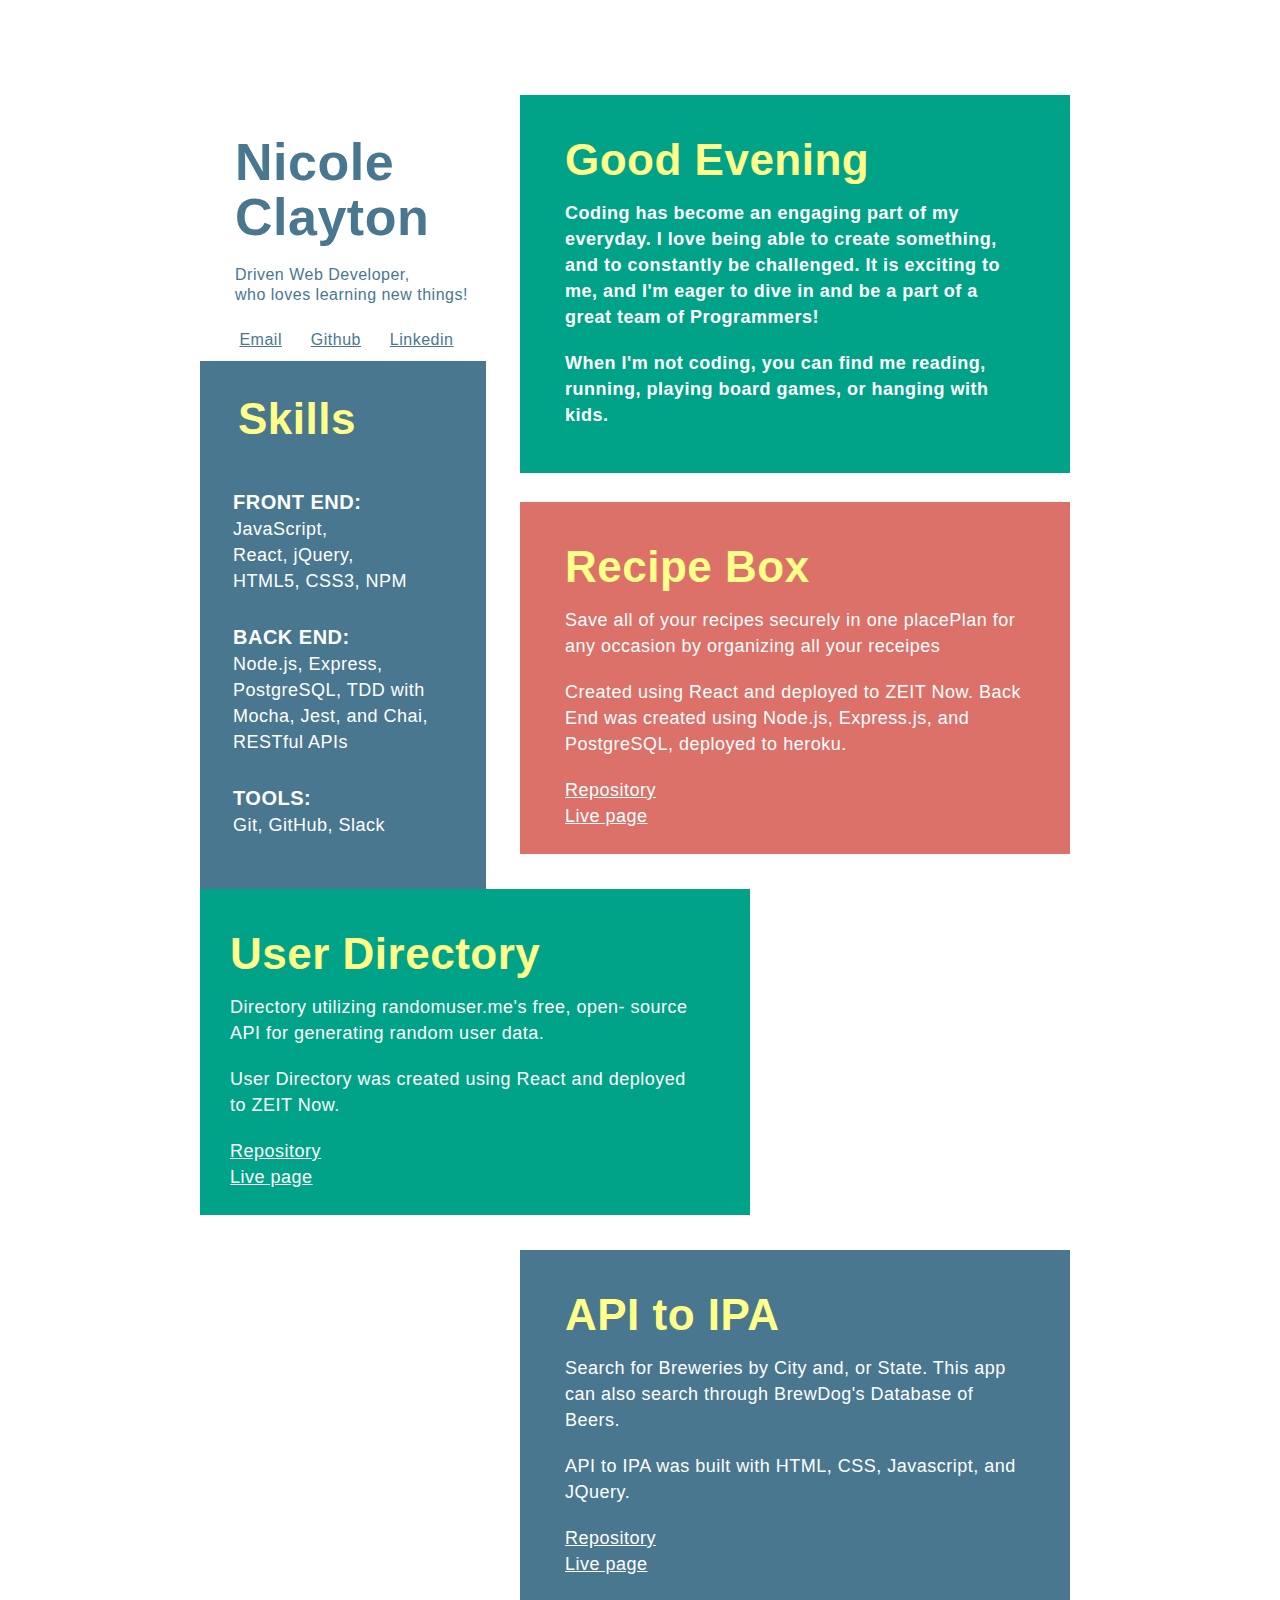
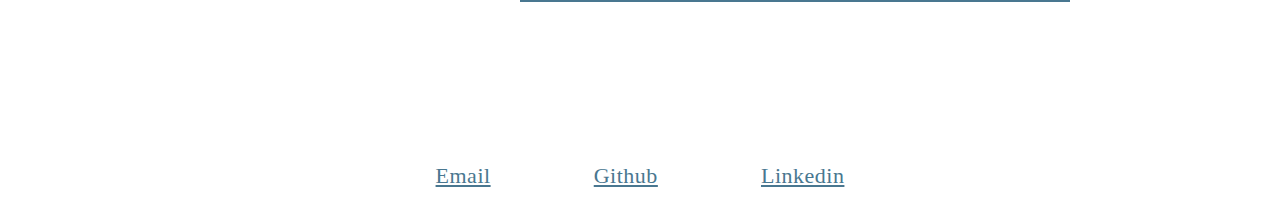
==== index.html @ 89f67081 "added a footer and underline to links" ====
<!DOCTYPE html>
<html lang="en">

<head>
    <meta charset="UTF-8">
    <meta name="viewport" content="width=device-width, initial-scale=1.0">
    <meta http-equiv="X-UA-Compatible" content="ie=edge">
    <link rel="stylesheet" href="index.css">
    <title>Nicole Clayton</title>
</head>

<body>
    <div id="mainContainer">
        <header>
            <h1 class="name">Nicole Clayton</h1>
            <div class="content1">
                <p class="content">Driven Web Developer, <br/>who loves learning new things! </p>
                <div class='contactContainer'>
                    <address>
                        <a  href="mailto:nrclayton@outlook.com">Email</a>
                    </address>
                    <address>
                        <a  href="https://github.com/nclayt0n"
                            target="_blank">Github</a>
                    </address>
                    <address>
                        <a  href="https://www.linkedin.com/in/nicole-clayton/" 
                            target="_blank">Linkedin
                        </a>
                    </address>
                </div>
            </div>

        </header>
        <main>
            <section id="bioContainer" class='box1'>
                <h2 class="greeting"></h2>
                <p class="content2">Coding has become an engaging part of my everyday. I love being able to create something, and to constantly be challenged. It is exciting to me, and I'm eager to dive in and be a part of a great team of Programmers!</p>
                <p class="content2">When I'm not coding, you can find me reading, running, playing board games, or hanging with kids. </p>

            </section>

            <section id='skillsContainer' class='box3'>
                <h4>Skills</h4>
                <p class="content2">
                    <span>Front End:</span>
                    <br/>JavaScript,
                    <br/>React, jQuery,
                    <br/> HTML5, CSS3, NPM
                </p>
                <p>
                    <span>Back End:</span>
                    <br/> Node.js, Express,
                    <br/> PostgreSQL, TDD with
                    <br/>Mocha, Jest, and Chai,
                    <br/> RESTful APIs
                </p>
                <p>
                    <span>Tools:</span>
                    <br/> Git, GitHub, Slack
                </p>
            </section>


            <section id="recipeContainer" class='box1'>
                <h3>Recipe Box</h3>
                <p class="content">Save all of your recipes securely in one placePlan for any occasion by organizing all your receipes</p>
                <p class="content">Created using React and deployed to ZEIT Now. Back End was created using Node.js, Express.js, and PostgreSQL, deployed to heroku. </p>
                <a href="https://github.com/nclayt0n/recipe-box" class="projectLinks" target="_blank">Repository</a>
                <br>
                <a href="https://nrclayton-recipe-box.now.sh/" class="projectLinks" target="_blank">Live page</a>
            </section>
            <section id="userDirectoryContainer" class='box2'>
                <h3>User Directory</h3>

                <p class="content">Directory utilizing randomuser.me's free, open- source API for generating random user data.</p>
                <p class="content">User Directory was created using React and deployed to ZEIT Now.</p>
                <a href="https://github.com/nclayt0n/user-directory" class="projectLinks" target="_blank">
                        Repository
                    </a>
                <br>
                <a href="https://nrclayton-user-directory.now.sh" class="projectLinks" target="_blank">Live page</a>
            </section>

            <section id="IPAContainer" class='box2'>
                <h3>API to IPA</h3>
                <p class="content">
                    Search for Breweries by City and, or State. This app can also search through BrewDog's Database of Beers.
                </p>
                <p class='content'>
                    API to IPA was built with HTML, CSS, Javascript, and JQuery.
                </p>
                <a href="https://github.com/nclayt0n/IPA" class="projectLinks" target="_blank">Repository</a>
                <br>
                <a href="https://nclayt0n.github.io/IPA/" class="projectLinks" target="_blank">Live page</a>
            </section>
        </main>
    </div>
    <footer>
        <div class='contactContainer'>
            <address>
            <a  href="mailto:nrclayton@outlook.com">Email</a>
        </address>
            <address>
            <a  href="https://github.com/nclayt0n"
                target="_blank">Github</a>
        </address>
            <address>
            <a  href="https://www.linkedin.com/in/nicole-clayton/" 
                target="_blank">Linkedin
            </a>
        </address></div>
    </footer>
    <script src="https://code.jquery.com/jquery-3.4.1.min.js"></script>
    <script src="main.js"></script>
</body>

</html>
---- index.css ----
/* http://meyerweb.com/eric/tools/css/reset/ 
   v2.0 | 20110126
   License: none (public domain)
*/

html,
body,
div,
span,
applet,
object,
iframe,
h1,
h2,
h3,
h4,
h5,
h6,
p,
blockquote,
pre,
a,
abbr,
acronym,
address,
big,
cite,
code,
del,
dfn,
em,
img,
ins,
kbd,
q,
s,
samp,
small,
strike,
strong,
sub,
sup,
tt,
var,
b,
u,
i,
center,
dl,
dt,
dd,
ol,
ul,
li,
fieldset,
form,
label,
legend,
table,
caption,
tbody,
tfoot,
thead,
tr,
th,
td,
article,
aside,
canvas,
details,
embed,
figure,
figcaption,
footer,
header,
hgroup,
menu,
nav,
output,
ruby,
section,
summary,
time,
mark,
audio,
video {
    margin: 0;
    padding: 0;
    border: 0;
    font-size: 100%;
    font: inherit;
    vertical-align: baseline;
}


/* HTML5 display-role reset for older browsers */

article,
aside,
details,
figcaption,
figure,
footer,
header,
hgroup,
menu,
nav,
section {
    display: block;
}

body {
    line-height: 1;
}

ol,
ul {
    list-style: none;
}

blockquote,
q {
    quotes: none;
}

blockquote:before,
blockquote:after,
q:before,
q:after {
    content: '';
    content: none;
}

table {
    border-collapse: collapse;
    border-spacing: 0;
}


/*portfolio code*/

:root {
    --white: #FFFFFF;
    --teal: #00A388;
    --blue: #497790;
    --pink: #DB7169;
    --yellow: #FFFF89;
}

* {
    font-family: Verdana, Tahoma, Geneva, sans-serif;
    color: var(--white);
    text-decoration: none;
    font-size: 18px;
    letter-spacing: .5px;
    line-height: 26px;
}

a {
    text-decoration: underline;
}

h1,
h2,
h3,
h4 {
    font-family: Tahoma, Verdana, Geneva, sans-serif;
    color: var(--yellow);
    font-weight: bolder;
    font-size: 28px;
    line-height: 34px;
    margin: 5px;
}

header p,
header a {
    color: var(--blue);
    font-family: Verdana, Tahoma, Geneva, sans-serif;
    margin: 10px;
    line-height: 20px;
}

h1 {
    color: var(--blue);
    font-family: Tahoma, Verdana, Geneva, sans-serif;
    font-size: 38px;
    line-height: 42px;
}

header {
    margin: 30px 60px 0;
    width: fit-content;
}

header .contactContainer {
    display: flex;
}

footer {
    position: relative;
    bottom: 30px;
    margin: auto;
    width: 40%;
}

footer .contactContainer {
    display: flex;
}

footer address {
    justify-content: space-around;
    margin: auto;
    width: fit-content;
}

footer a {
    font-size: 22px;
    color: var(--blue);
}

.box1,
.box2,
.box3 {
    margin: 15px 30px;
    padding: 25px;
}

.box1 *,
.box2 *,
.box3 * {
    padding: 15px;
}

main {
    height: 2200px;
}

#mainContainer {
    display: flex;
    flex-direction: column;
    height: 100%;
}

#bioContainer,
#userDirectoryContainer {
    background-color: var(--teal);
}

#bioContainer {
    font-weight: bold;
}

#skillsContainer span {
    font-weight: bold;
    padding: 0;
    text-transform: uppercase;
}

#skillsContainer,
#IPAContainer {
    background-color: var(--blue);
}

#recipeContainer {
    background-color: var(--pink);
}

@media screen and (min-width:400px) {
    .box1,
    .box2,
    .box3 {
        margin: 15px 60px;
        padding: 25px;
    }
}

@media screen and (min-width:700px) {
    main {
        height: 1850px;
    }
    #mainContainer {
        margin: 5px auto;
        width: 700px;
    }
    .box1,
    .box2,
    .box3 {
        margin: 15px 30px;
        padding: 25px;
        width: 80%;
    }
    header .contactContainer {
        display: flex;
        justify-content: space-around;
        margin-left: 10px;
    }
    header {
        display: flex;
        height: fit-content;
        width: 550px;
        align-items: flex-end;
    }
    header p {
        margin-left: 30px;
    }
    h1 {
        font-size: 38px;
        margin: 0;
        width: 200px;
    }
    .box1 p,
    .box1 h3,
    .box1 h2,
    .box1 a,
    .box2 p,
    .box2 h3,
    .box2 h2,
    .box2 a {
        padding: 0;
        margin: 20px;
    }
    h2,
    h3,
    h4 {
        font-size: 38px;
        line-height: 40px;
    }
    .box3 h4 {
        margin-bottom: 20px;
    }
    #skillsContainer {
        padding: 18px;
        position: relative;
        top: -445px;
        left: 0;
        width: 150px;
    }
    #skillsContainer p {
        width: fit-content;
    }
    #bioContainer {
        position: relative;
        top: 25px;
        left: 220px;
        width: 55%;
    }
    #recipeContainer {
        position: relative;
        left: 220px;
        top: -680px;
        width: 55%;
    }
    #userDirectoryContainer {
        position: relative;
        left: 0px;
        top: -655px;
        width: 55%;
    }
    #IPAContainer {
        position: relative;
        right: -220px;
        top: -630px;
        width: 55%;
    }
}

@media screen and (min-width:1024px) {
    main {
        height: 1550px;
    }
    h2,
    h3,
    h4 {
        font-size: 44px;
    }
    #mainContainer {
        margin: 5px auto;
        width: 1000px;
    }
    #skillsContainer {
        left: 30px;
        top: -287px;
        width: 25%;
        height: 508px;
    }
    #skillsContainer span {
        font-size: 20px;
    }
    #bioContainer {
        position: relative;
        left: 350px;
        top: -160px;
        width: 50%;
    }
    #recipeContainer {
        position: relative;
        left: 350px;
        width: 50%;
        top: -705px;
    }
    #userDirectoryContainer {
        position: relative;
        left: 30px;
        width: 50%;
        top: -685px;
    }
    #userDirectoryContainer * {
        margin-left: 5px;
    }
    #IPAContainer {
        position: relative;
        right: -350px;
        top: -665px;
        width: 50%;
    }
    header {
        margin: 0 0 0 60px;
        padding: 5px;
        position: relative;
        top: 115px;
        left: 20px;
        width: 25%;
        align-items: flex-start;
        flex-direction: column;
    }
    header p {
        margin: 10px 0px 10px 10px;
    }
    header .contactContainer {
        margin: 25px 0 0 0;
    }
    h1 {
        margin: 10px;
        justify-content: center;
        font-size: 52px;
        line-height: 55px;
    }
}
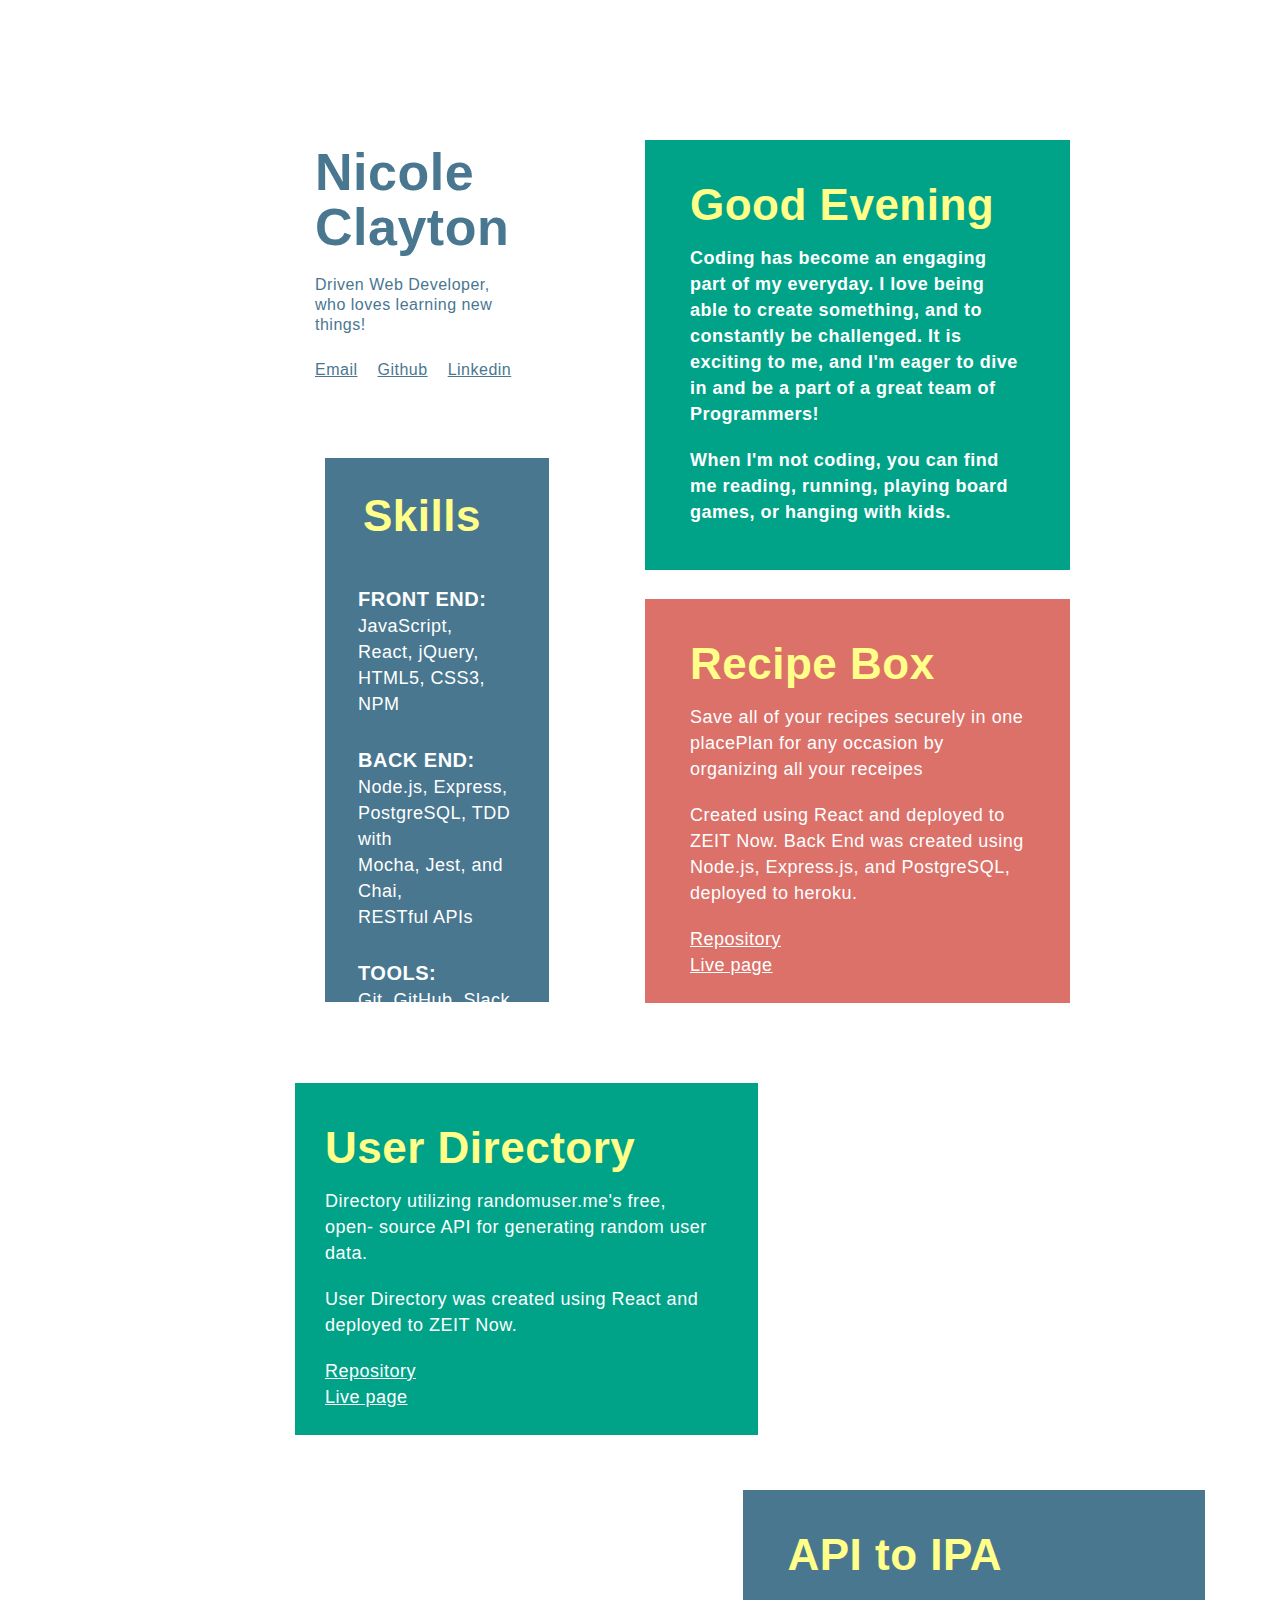
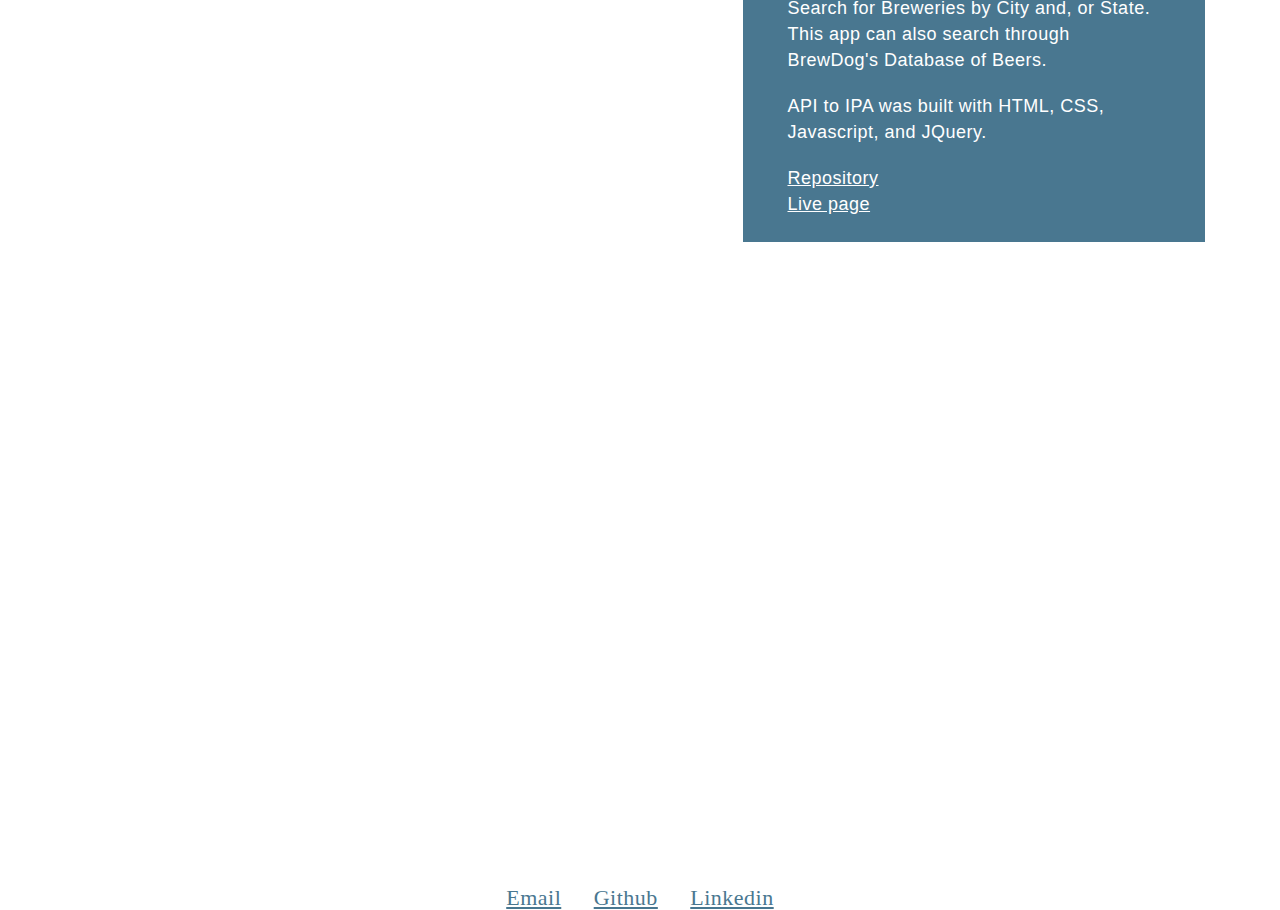
==== commit afa73bfa: "trying Tashas changes" ====
--- a/index.html
+++ b/index.html
@@ -11,7 +11,7 @@
 
 <body>
     <div id="mainContainer">
-        <header>
+        <header class='shortSection'>
             <h1 class="name">Nicole Clayton</h1>
             <div class="content1">
                 <p class="content">Driven Web Developer, <br/>who loves learning new things! </p>
@@ -40,7 +40,7 @@
 
             </section>
 
-            <section id='skillsContainer' class='box3'>
+            <section id='skillsContainer' class='box3 shortSection'>
                 <h4>Skills</h4>
                 <p class="content2">
                     <span>Front End:</span>
@@ -62,7 +62,7 @@
             </section>
 
 
-            <section id="recipeContainer" class='box1'>
+            <section id="recipeContainer" class='box1 section'>
                 <h3>Recipe Box</h3>
                 <p class="content">Save all of your recipes securely in one placePlan for any occasion by organizing all your receipes</p>
                 <p class="content">Created using React and deployed to ZEIT Now. Back End was created using Node.js, Express.js, and PostgreSQL, deployed to heroku. </p>
@@ -82,7 +82,7 @@
                 <a href="https://nrclayton-user-directory.now.sh" class="projectLinks" target="_blank">Live page</a>
             </section>
 
-            <section id="IPAContainer" class='box2'>
+            <section id="IPAContainer" class='box2 section'>
                 <h3>API to IPA</h3>
                 <p class="content">
                     Search for Breweries by City and, or State. This app can also search through BrewDog's Database of Beers.
@@ -96,7 +96,7 @@
             </section>
         </main>
     </div>
-    <footer>
+    <footer id='footer'>
         <div class='contactContainer'>
             <address>
             <a  href="mailto:nrclayton@outlook.com">Email</a>
--- a/index.css
+++ b/index.css
@@ -197,10 +197,8 @@
 }
 
 footer {
-    position: relative;
-    bottom: 30px;
     margin: auto;
-    width: 40%;
+    width: 80%;
 }
 
 footer .contactContainer {
@@ -208,7 +206,7 @@
 }
 
 footer address {
-    justify-content: space-around;
+    justify-content: space-between;
     margin: auto;
     width: fit-content;
 }
@@ -229,10 +227,6 @@
 .box2 *,
 .box3 * {
     padding: 15px;
-}
-
-main {
-    height: 2200px;
 }
 
 #mainContainer {
@@ -275,9 +269,6 @@
 }
 
 @media screen and (min-width:700px) {
-    main {
-        height: 1850px;
-    }
     #mainContainer {
         margin: 5px auto;
         width: 700px;
@@ -302,6 +293,10 @@
     }
     header p {
         margin-left: 30px;
+    }
+    footer {
+        margin: auto;
+        width: 60%;
     }
     h1 {
         font-size: 38px;
@@ -365,17 +360,26 @@
 }
 
 @media screen and (min-width:1024px) {
-    main {
-        height: 1550px;
-    }
     h2,
     h3,
     h4 {
         font-size: 44px;
     }
     #mainContainer {
-        margin: 5px auto;
-        width: 1000px;
+        margin: 0 auto;
+        width: 750px;
+    }
+    ​ .section {
+        display: inline-block;
+        float: left;
+        width: 400px;
+        margin: 15px;
+    }
+    ​ .shortSection {
+        display: inline-block;
+        float: left;
+        width: 190px;
+        margin: 15px;
     }
     #skillsContainer {
         left: 30px;
@@ -399,29 +403,29 @@
         top: -705px;
     }
     #userDirectoryContainer {
-        position: relative;
-        left: 30px;
-        width: 50%;
-        top: -685px;
+        float: left;
+        clear: both;
     }
     #userDirectoryContainer * {
         margin-left: 5px;
     }
     #IPAContainer {
-        position: relative;
-        right: -350px;
-        top: -665px;
-        width: 50%;
+        float: right;
+        clear: both;
     }
     header {
-        margin: 0 0 0 60px;
         padding: 5px;
         position: relative;
         top: 115px;
         left: 20px;
-        width: 25%;
         align-items: flex-start;
         flex-direction: column;
+        float: left;
+        width: 210px;
+        margin: 15px;
+    }
+    ​ .name {
+        width: 100px;
     }
     header p {
         margin: 10px 0px 10px 10px;
@@ -435,4 +439,17 @@
         font-size: 52px;
         line-height: 55px;
     }
+    ​ ​ address {
+        float: left;
+        margin-right: 10px;
+        width: 60px;
+    }
+    footer {
+        display: inline-block;
+        width: 100%;
+    }
+    footer .contactContainer {
+        margin: 0 auto;
+        width: 300px;
+    }
 }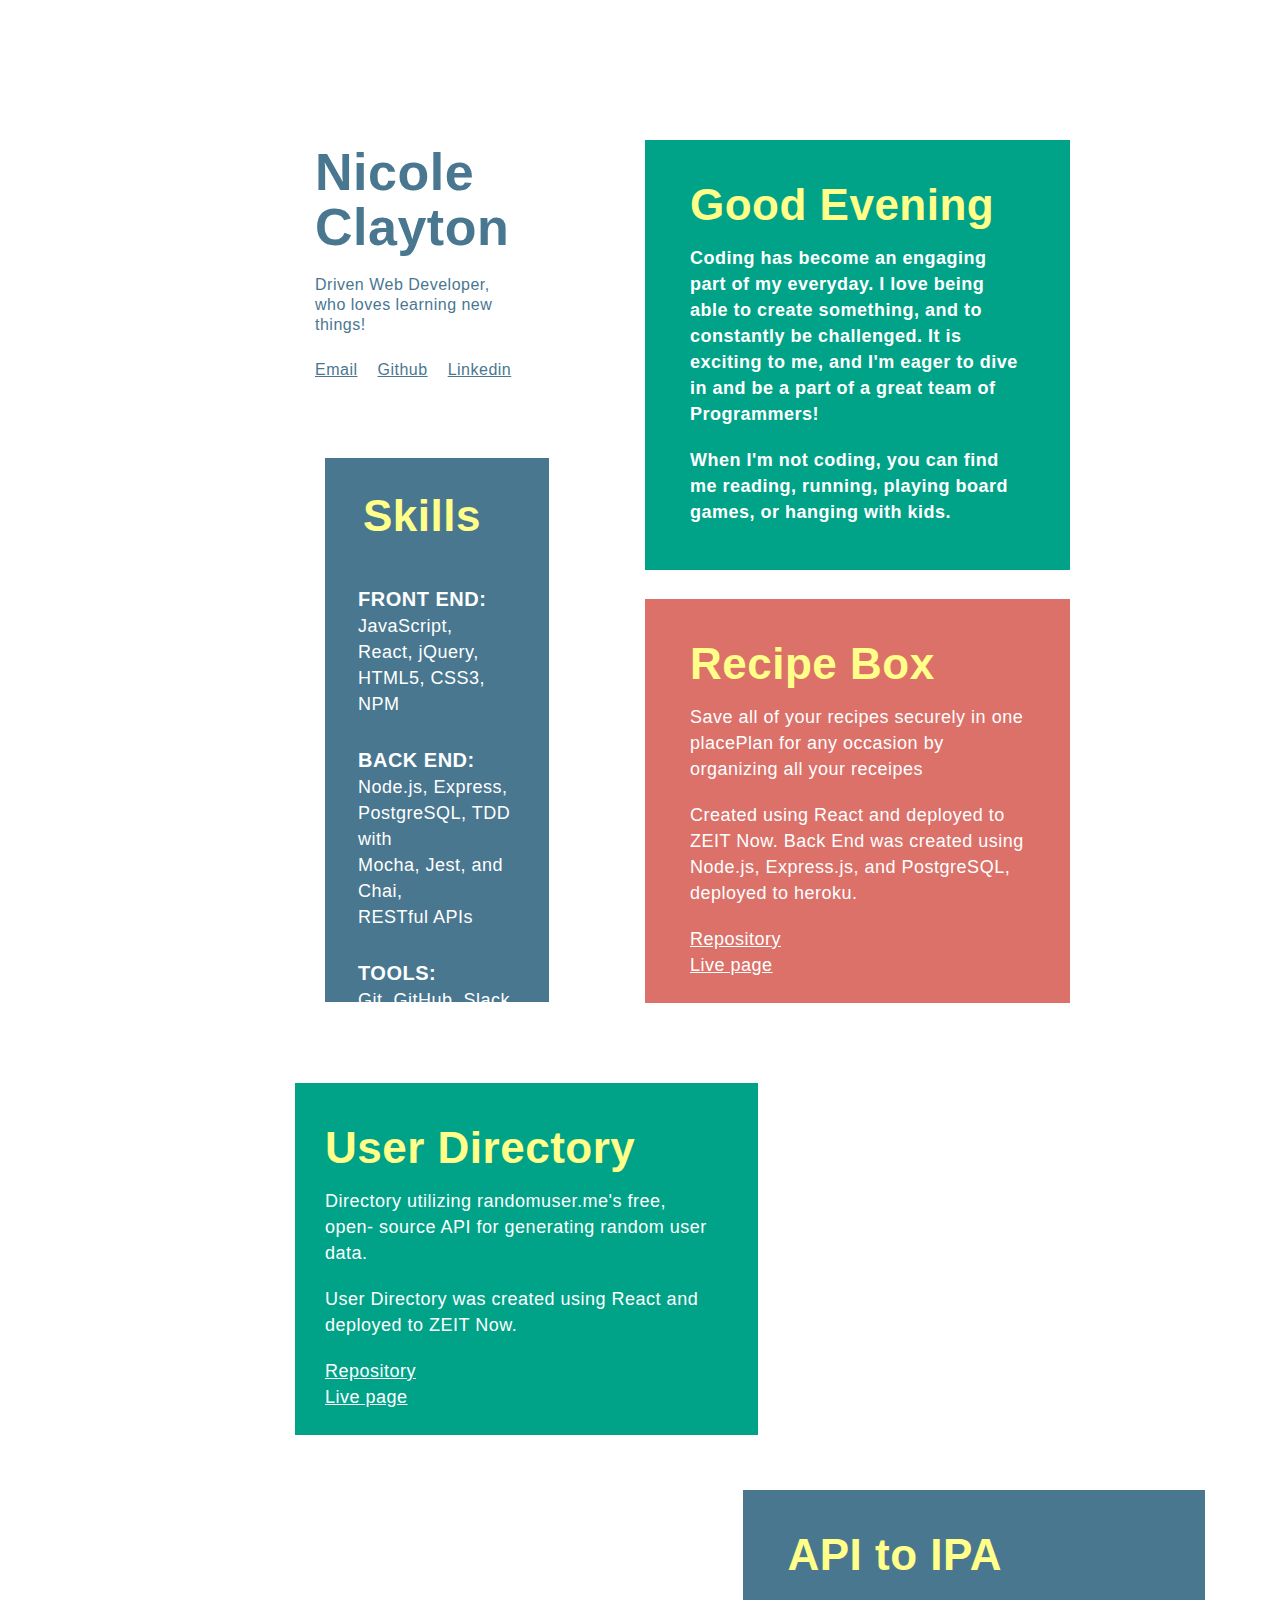
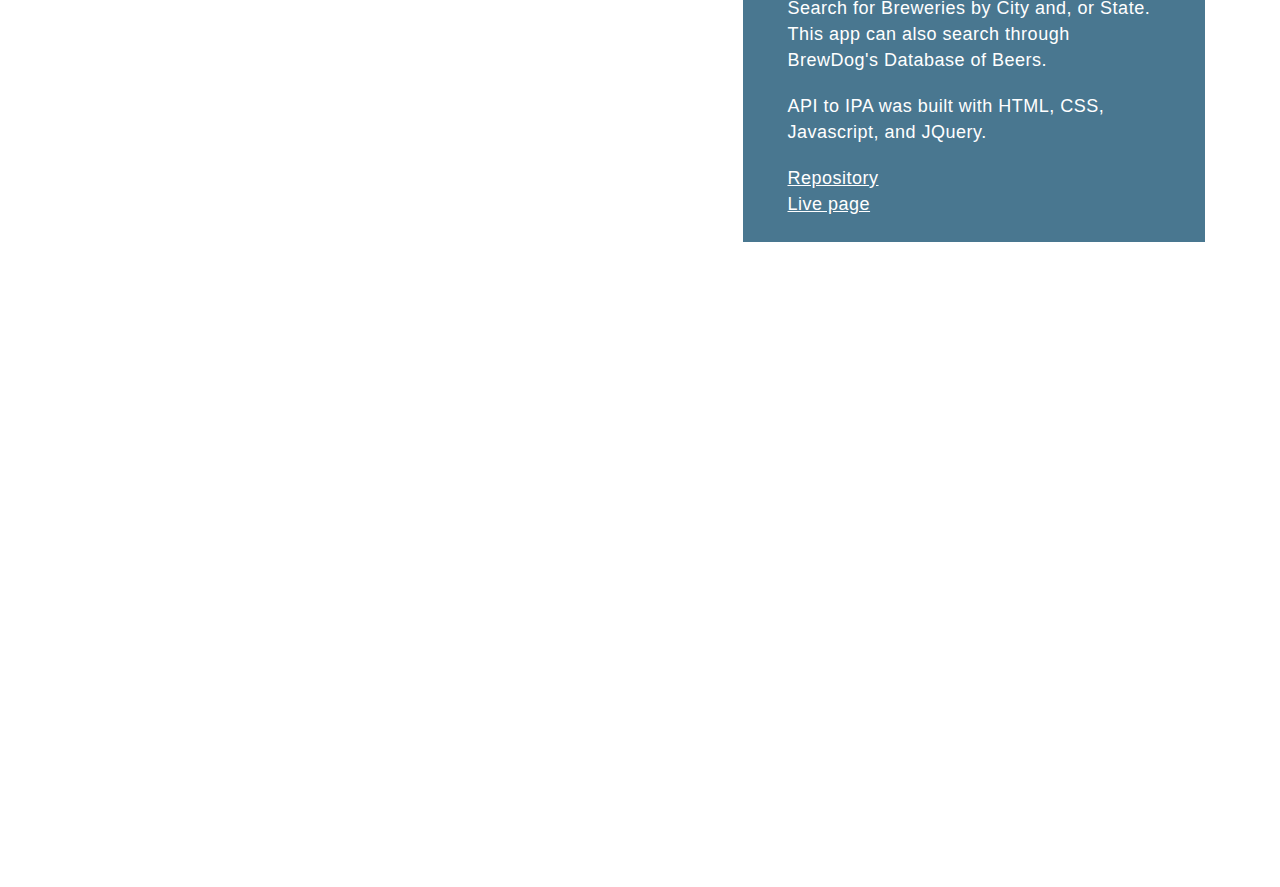
==== commit 8437f1f1: "commented out the footer for now" ====
--- a/index.html
+++ b/index.html
@@ -11,7 +11,7 @@
 
 <body>
     <div id="mainContainer">
-        <header class='shortSection'>
+        <header>
             <h1 class="name">Nicole Clayton</h1>
             <div class="content1">
                 <p class="content">Driven Web Developer, <br/>who loves learning new things! </p>
@@ -40,7 +40,7 @@
 
             </section>
 
-            <section id='skillsContainer' class='box3 shortSection'>
+            <section id='skillsContainer' class='box3'>
                 <h4>Skills</h4>
                 <p class="content2">
                     <span>Front End:</span>
@@ -62,7 +62,7 @@
             </section>
 
 
-            <section id="recipeContainer" class='box1 section'>
+            <section id="recipeContainer" class='box1'>
                 <h3>Recipe Box</h3>
                 <p class="content">Save all of your recipes securely in one placePlan for any occasion by organizing all your receipes</p>
                 <p class="content">Created using React and deployed to ZEIT Now. Back End was created using Node.js, Express.js, and PostgreSQL, deployed to heroku. </p>
@@ -82,7 +82,7 @@
                 <a href="https://nrclayton-user-directory.now.sh" class="projectLinks" target="_blank">Live page</a>
             </section>
 
-            <section id="IPAContainer" class='box2 section'>
+            <section id="IPAContainer" class='box2'>
                 <h3>API to IPA</h3>
                 <p class="content">
                     Search for Breweries by City and, or State. This app can also search through BrewDog's Database of Beers.
@@ -96,7 +96,7 @@
             </section>
         </main>
     </div>
-    <footer id='footer'>
+    <!-- <footer>
         <div class='contactContainer'>
             <address>
             <a  href="mailto:nrclayton@outlook.com">Email</a>
@@ -110,7 +110,7 @@
                 target="_blank">Linkedin
             </a>
         </address></div>
-    </footer>
+    </footer> -->
     <script src="https://code.jquery.com/jquery-3.4.1.min.js"></script>
     <script src="main.js"></script>
 </body>
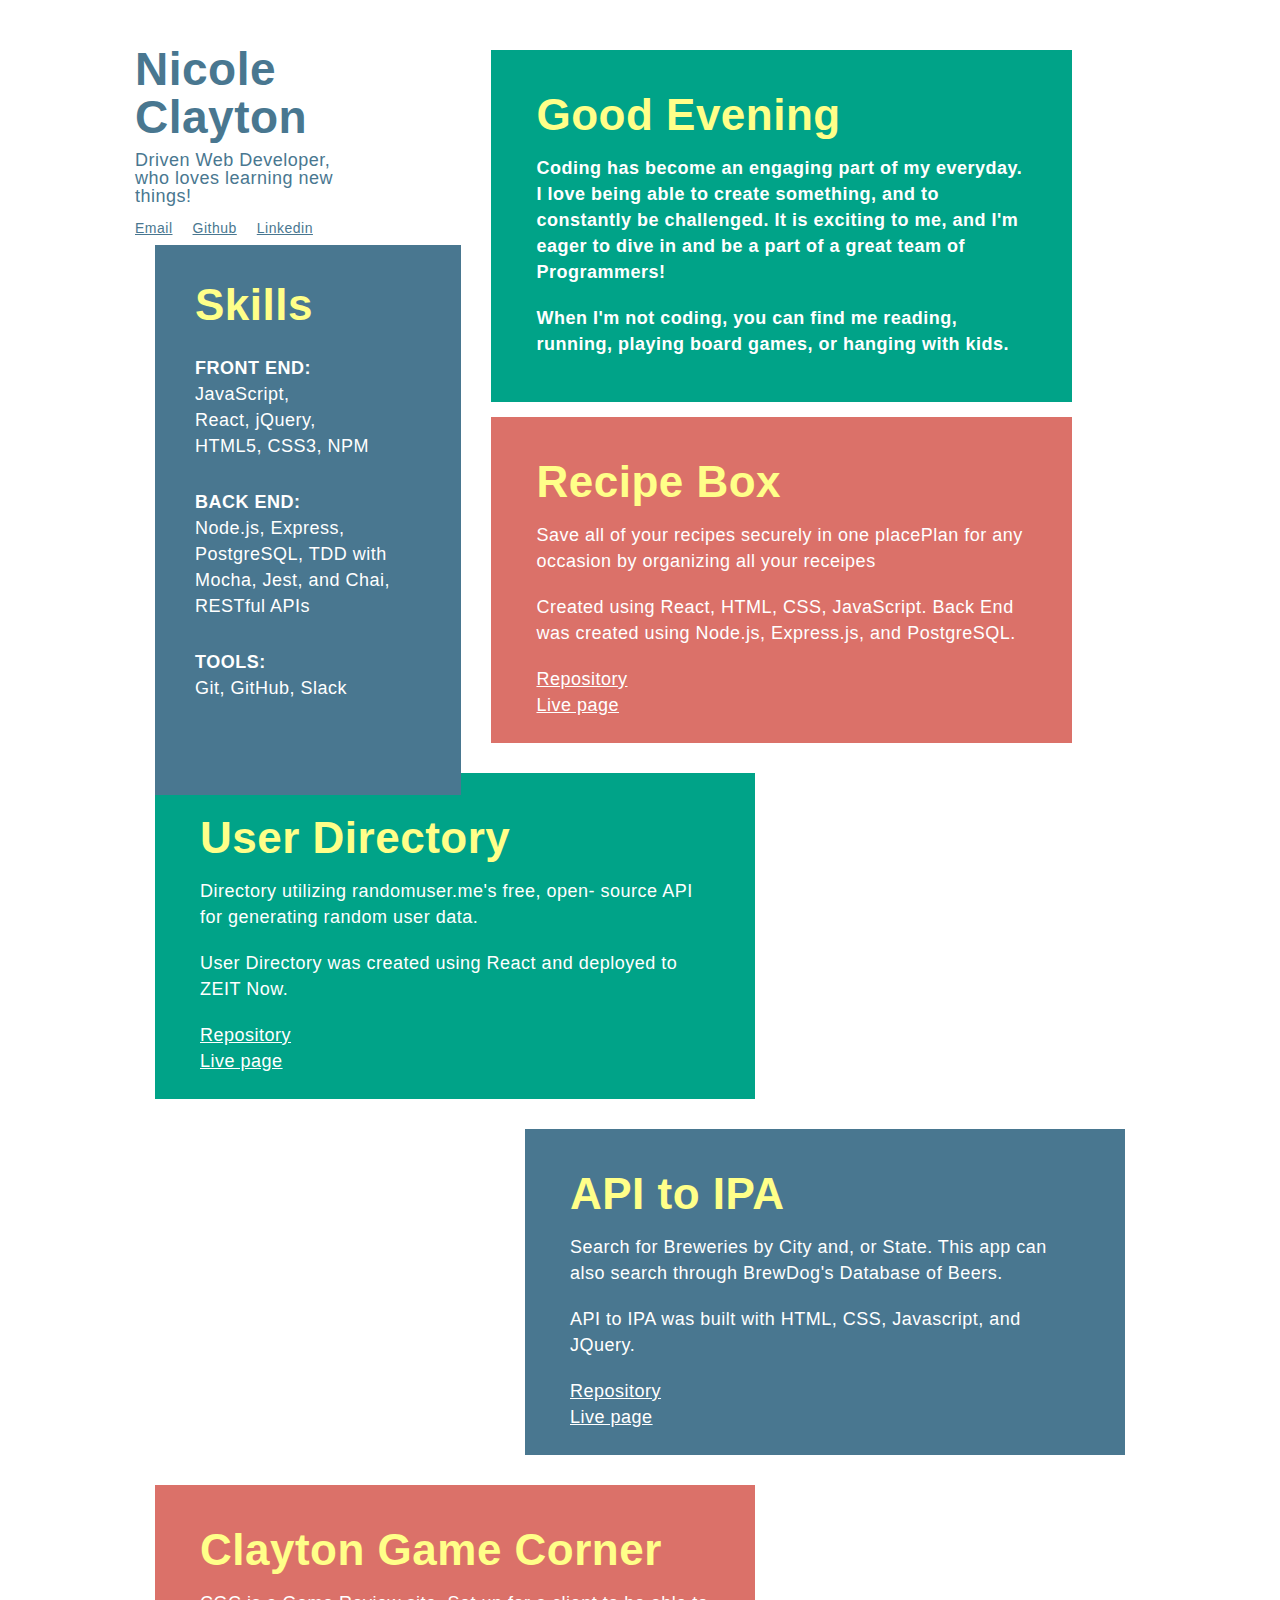
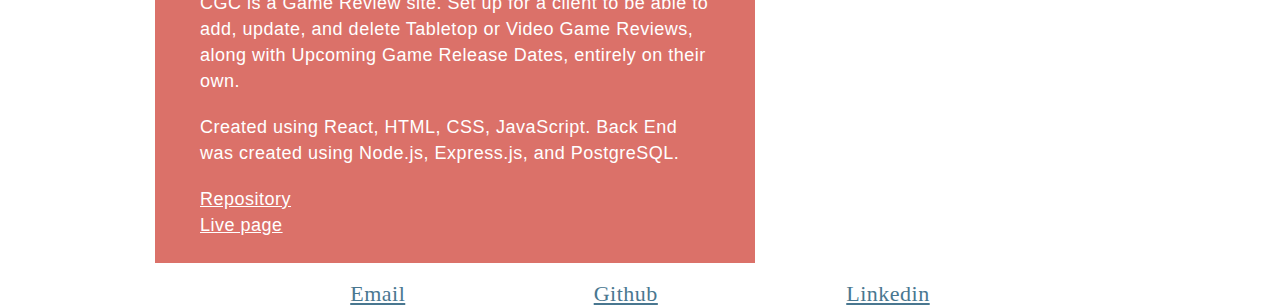
==== commit 2d4604b1: "reorganized html, added div containers for styling purposes" ====
--- a/index.html
+++ b/index.html
@@ -10,39 +10,39 @@
 </head>
 
 <body>
-    <div id="mainContainer">
-        <header>
-            <h1 class="name">Nicole Clayton</h1>
-            <div class="content1">
-                <p class="content">Driven Web Developer, <br/>who loves learning new things! </p>
-                <div class='contactContainer'>
-                    <address>
-                        <a  href="mailto:nrclayton@outlook.com">Email</a>
-                    </address>
-                    <address>
-                        <a  href="https://github.com/nclayt0n"
+
+    <main>
+        <div id='column-one'>
+            <section class='header'>
+                <h1 class="name">Nicole Clayton</h1>
+                <div>
+                    <p>Driven Web Developer, <br/>who loves learning new things! </p>
+                    <div class='contact-container'>
+                        <address>
+                            <a  href="mailto:nrclayton@outlook.com">Email</a>
+                        </address>
+                        <address>
+                            <a  href="https://github.com/nclayt0n"
                             target="_blank">Github</a>
-                    </address>
-                    <address>
-                        <a  href="https://www.linkedin.com/in/nicole-clayton/" 
+                        </address>
+                        <address>
+                            <a  href="https://www.linkedin.com/in/nicole-clayton/" 
                             target="_blank">Linkedin
-                        </a>
-                    </address>
+                            </a>
+                        </address>
+                    </div>
                 </div>
-            </div>
-
-        </header>
-        <main>
-            <section id="bioContainer" class='box1'>
+            </section>
+        </div>
+        <div id='column-two'>
+            <section id="bioContainer-mobile" class='box-one'>
                 <h2 class="greeting"></h2>
-                <p class="content2">Coding has become an engaging part of my everyday. I love being able to create something, and to constantly be challenged. It is exciting to me, and I'm eager to dive in and be a part of a great team of Programmers!</p>
-                <p class="content2">When I'm not coding, you can find me reading, running, playing board games, or hanging with kids. </p>
-
+                <p>Coding has become an engaging part of my everyday. I love being able to create something, and to constantly be challenged. It is exciting to me, and I'm eager to dive in and be a part of a great team of Programmers!</p>
+                <p>When I'm not coding, you can find me reading, running, playing board games, or hanging with kids. </p>
             </section>
-
             <section id='skillsContainer' class='box3'>
                 <h4>Skills</h4>
-                <p class="content2">
+                <p>
                     <span>Front End:</span>
                     <br/>JavaScript,
                     <br/>React, jQuery,
@@ -60,44 +60,70 @@
                     <br/> Git, GitHub, Slack
                 </p>
             </section>
+            <div>
+                <section id="bioContainer" class='box-one'>
+                    <h2 class="greeting"></h2>
+                    <p>Coding has become an engaging part of my everyday. I love being able to create something, and to constantly be challenged. It is exciting to me, and I'm eager to dive in and be a part of a great team of Programmers!</p>
+                    <p>When I'm not coding, you can find me reading, running, playing board games, or hanging with kids. </p>
+                </section>
+                <section id="recipeContainer" class='box-one'>
+                    <h3>Recipe Box</h3>
+                    <p>Save all of your recipes securely in one placePlan for any occasion by organizing all your receipes</p>
+                    <p>Created using React, HTML, CSS, JavaScript. Back End was created using Node.js, Express.js, and PostgreSQL. </p>
+                    <a href="https://github.com/nclayt0n/recipe-box" class="projectLinks" target="_blank">Repository</a>
+                    <br>
+                    <a href="https://nrclayton-recipe-box.now.sh/" class="projectLinks" target="_blank">Live page</a>
+                </section>
+            </div>
+        </div>
 
+        <div id='column-three'>
+            <div class='project-container'>
+                <section id="userDirectoryContainer" class='box-two'>
+                    <h3>User Directory</h3>
 
-            <section id="recipeContainer" class='box1'>
-                <h3>Recipe Box</h3>
-                <p class="content">Save all of your recipes securely in one placePlan for any occasion by organizing all your receipes</p>
-                <p class="content">Created using React and deployed to ZEIT Now. Back End was created using Node.js, Express.js, and PostgreSQL, deployed to heroku. </p>
-                <a href="https://github.com/nclayt0n/recipe-box" class="projectLinks" target="_blank">Repository</a>
-                <br>
-                <a href="https://nrclayton-recipe-box.now.sh/" class="projectLinks" target="_blank">Live page</a>
-            </section>
-            <section id="userDirectoryContainer" class='box2'>
-                <h3>User Directory</h3>
-
-                <p class="content">Directory utilizing randomuser.me's free, open- source API for generating random user data.</p>
-                <p class="content">User Directory was created using React and deployed to ZEIT Now.</p>
-                <a href="https://github.com/nclayt0n/user-directory" class="projectLinks" target="_blank">
+                    <p class="content">Directory utilizing randomuser.me's free, open- source API for generating random user data.</p>
+                    <p class="content">User Directory was created using React and deployed to ZEIT Now.</p>
+                    <a href="https://github.com/nclayt0n/user-directory" class="projectLinks" target="_blank">
                         Repository
                     </a>
-                <br>
-                <a href="https://nrclayton-user-directory.now.sh" class="projectLinks" target="_blank">Live page</a>
-            </section>
+                    <br>
+                    <a href="https://nrclayton-user-directory.now.sh" class="projectLinks" target="_blank">Live page</a>
+                </section>
+            </div>
+            <div class='project-container' id='reverse'>
+                <section id="IPAContainer" class='box-two'>
+                    <h3>API to IPA</h3>
+                    <p class="content">
+                        Search for Breweries by City and, or State. This app can also search through BrewDog's Database of Beers.
+                    </p>
+                    <p class='content'>
+                        API to IPA was built with HTML, CSS, Javascript, and JQuery.
+                    </p>
+                    <a href="https://github.com/nclayt0n/IPA" class="projectLinks" target="_blank">Repository</a>
+                    <br>
+                    <a href="https://nclayt0n.github.io/IPA/" class="projectLinks" target="_blank">Live page</a>
+                </section>
+            </div>
+            <div class='project-container'>
+                <section id="CGCContainer" class='box-two'>
+                    <h3>Clayton Game Corner</h3>
+                    <p class="content">
+                        CGC is a Game Review site. Set up for a client to be able to add, update, and delete Tabletop or Video Game Reviews, along with Upcoming Game Release Dates, entirely on their own.
+                    </p>
+                    <p class='content'>
+                        Created using React, HTML, CSS, JavaScript. Back End was created using Node.js, Express.js, and PostgreSQL.
+                    </p>
+                    <a href="https://github.com/nclayt0n/clayton-game-corner" class="projectLinks" target="_blank">Repository</a>
+                    <br>
+                    <a href="https://clayton-game-corner.nrclayton.now.sh/" class="projectLinks" target="_blank">Live page</a>
+                </section>
+            </div>
+        </div>
+    </main>
 
-            <section id="IPAContainer" class='box2'>
-                <h3>API to IPA</h3>
-                <p class="content">
-                    Search for Breweries by City and, or State. This app can also search through BrewDog's Database of Beers.
-                </p>
-                <p class='content'>
-                    API to IPA was built with HTML, CSS, Javascript, and JQuery.
-                </p>
-                <a href="https://github.com/nclayt0n/IPA" class="projectLinks" target="_blank">Repository</a>
-                <br>
-                <a href="https://nclayt0n.github.io/IPA/" class="projectLinks" target="_blank">Live page</a>
-            </section>
-        </main>
-    </div>
-    <!-- <footer>
-        <div class='contactContainer'>
+    <footer>
+        <div class='contact-container'>
             <address>
             <a  href="mailto:nrclayton@outlook.com">Email</a>
         </address>
@@ -110,7 +136,7 @@
                 target="_blank">Linkedin
             </a>
         </address></div>
-    </footer> -->
+    </footer>
     <script src="https://code.jquery.com/jquery-3.4.1.min.js"></script>
     <script src="main.js"></script>
 </body>
--- a/index.css
+++ b/index.css
@@ -172,8 +172,8 @@
     margin: 5px;
 }
 
-header p,
-header a {
+.header p,
+.header a {
     color: var(--blue);
     font-family: Verdana, Tahoma, Geneva, sans-serif;
     margin: 10px;
@@ -187,12 +187,12 @@
     line-height: 42px;
 }
 
-header {
+.header {
     margin: 30px 60px 0;
     width: fit-content;
 }
 
-header .contactContainer {
+.header .contact-container {
     display: flex;
 }
 
@@ -201,7 +201,7 @@
     width: 80%;
 }
 
-footer .contactContainer {
+footer .contact-container {
     display: flex;
 }
 
@@ -216,32 +216,39 @@
     color: var(--blue);
 }
 
-.box1,
-.box2,
+.box-one,
+.box-two,
 .box3 {
     margin: 15px 30px;
     padding: 25px;
 }
 
-.box1 *,
-.box2 *,
+.box-one *,
+.box-two *,
 .box3 * {
     padding: 15px;
 }
 
-#mainContainer {
+main {
     display: flex;
     flex-direction: column;
     height: 100%;
 }
 
+#bioContainer {
+    display: none;
+}
+
 #bioContainer,
+#bioContainer-mobile,
 #userDirectoryContainer {
     background-color: var(--teal);
 }
 
-#bioContainer {
+#bioContainer,
+#bioContainer-mobile {
     font-weight: bold;
+    order: 1;
 }
 
 #skillsContainer span {
@@ -255,13 +262,14 @@
     background-color: var(--blue);
 }
 
+#CGCContainer,
 #recipeContainer {
     background-color: var(--pink);
 }
 
 @media screen and (min-width:400px) {
-    .box1,
-    .box2,
+    .box-one,
+    .box-two,
     .box3 {
         margin: 15px 60px;
         padding: 25px;
@@ -269,29 +277,39 @@
 }
 
 @media screen and (min-width:700px) {
-    #mainContainer {
+    main {
         margin: 5px auto;
         width: 700px;
     }
-    .box1,
-    .box2,
+    #bioContainer-mobile {
+        display: none;
+    }
+    #bioContainer {
+        display: block;
+    }
+    #column-two {
+        display: flex;
+        width: 100%;
+    }
+    .box-one,
+    .box-two,
     .box3 {
-        margin: 15px 30px;
+        margin: 15px;
         padding: 25px;
         width: 80%;
     }
-    header .contactContainer {
+    .header .contact-container {
         display: flex;
         justify-content: space-around;
         margin-left: 10px;
     }
-    header {
+    .header {
         display: flex;
         height: fit-content;
         width: 550px;
         align-items: flex-end;
     }
-    header p {
+    .header p {
         margin-left: 30px;
     }
     footer {
@@ -303,14 +321,14 @@
         margin: 0;
         width: 200px;
     }
-    .box1 p,
-    .box1 h3,
-    .box1 h2,
-    .box1 a,
-    .box2 p,
-    .box2 h3,
-    .box2 h2,
-    .box2 a {
+    .box-one p,
+    .box-one h3,
+    .box-one h2,
+    .box-one a,
+    .box-two p,
+    .box-two h3,
+    .box-two h2,
+    .box-two a {
         padding: 0;
         margin: 20px;
     }
@@ -323,133 +341,75 @@
     .box3 h4 {
         margin-bottom: 20px;
     }
-    #skillsContainer {
-        padding: 18px;
-        position: relative;
-        top: -445px;
-        left: 0;
-        width: 150px;
-    }
     #skillsContainer p {
         width: fit-content;
     }
-    #bioContainer {
-        position: relative;
-        top: 25px;
-        left: 220px;
+    #column-three {
+        display: flex;
+        flex-direction: column;
+    }
+    .project-container {
+        display: flex;
+    }
+    #reverse {
+        flex-direction: row-reverse;
+    }
+    .box-two {
         width: 55%;
     }
-    #recipeContainer {
-        position: relative;
-        left: 220px;
-        top: -680px;
-        width: 55%;
-    }
-    #userDirectoryContainer {
-        position: relative;
-        left: 0px;
-        top: -655px;
-        width: 55%;
-    }
-    #IPAContainer {
-        position: relative;
-        right: -220px;
-        top: -630px;
-        width: 55%;
-    }
 }
 
 @media screen and (min-width:1024px) {
+    .box3 h4 {
+        margin: 5px;
+        padding: 10px;
+    }
     h2,
     h3,
     h4 {
         font-size: 44px;
     }
-    #mainContainer {
-        margin: 0 auto;
-        width: 750px;
-    }
-    ​ .section {
-        display: inline-block;
-        float: left;
-        width: 400px;
-        margin: 15px;
-    }
-    ​ .shortSection {
-        display: inline-block;
-        float: left;
-        width: 190px;
-        margin: 15px;
+    main {
+        margin: 5px auto;
+        width: 1000px;
     }
     #skillsContainer {
-        left: 30px;
-        top: -287px;
-        width: 25%;
-        height: 508px;
+        left: 0px;
+        top: 195px;
+        height: 500px;
+        position: relative;
     }
     #skillsContainer span {
-        font-size: 20px;
-    }
-    #bioContainer {
-        position: relative;
-        left: 350px;
-        top: -160px;
-        width: 50%;
-    }
-    #recipeContainer {
-        position: relative;
-        left: 350px;
-        width: 50%;
-        top: -705px;
-    }
-    #userDirectoryContainer {
-        float: left;
-        clear: both;
-    }
-    #userDirectoryContainer * {
-        margin-left: 5px;
-    }
-    #IPAContainer {
-        float: right;
-        clear: both;
-    }
-    header {
-        padding: 5px;
-        position: relative;
-        top: 115px;
-        left: 20px;
+        font-size: 18px;
+    }
+    .header {
+        flex-direction: column;
+        width: fit-content;
         align-items: flex-start;
-        flex-direction: column;
-        float: left;
-        width: 210px;
-        margin: 15px;
-    }
-    ​ .name {
-        width: 100px;
-    }
-    header p {
-        margin: 10px 0px 10px 10px;
-    }
-    header .contactContainer {
-        margin: 25px 0 0 0;
+    }
+    .header p {
+        margin: 0px 0px 10px 20px;
+        width: 85%;
+        font-size: 18px;
+        line-height: 18px;
+    }
+    .header .contact-container {
+        font-size: 14px;
+        width: fit-content;
+        margin: 0 10px auto;
     }
     h1 {
-        margin: 10px;
+        margin: 10px 0px 10px 20px;
         justify-content: center;
-        font-size: 52px;
-        line-height: 55px;
-    }
-    ​ ​ address {
-        float: left;
-        margin-right: 10px;
-        width: 60px;
-    }
-    footer {
-        display: inline-block;
-        width: 100%;
-    }
-    footer .contactContainer {
-        margin: 0 auto;
-        width: 300px;
+        font-size: 46px;
+        line-height: 48px;
+    }
+    #column-one {
+        position: absolute;
+        left: 55px;
+        top: 5px;
+    }
+    #column-two {
+        margin-top: 30px;
     }
 }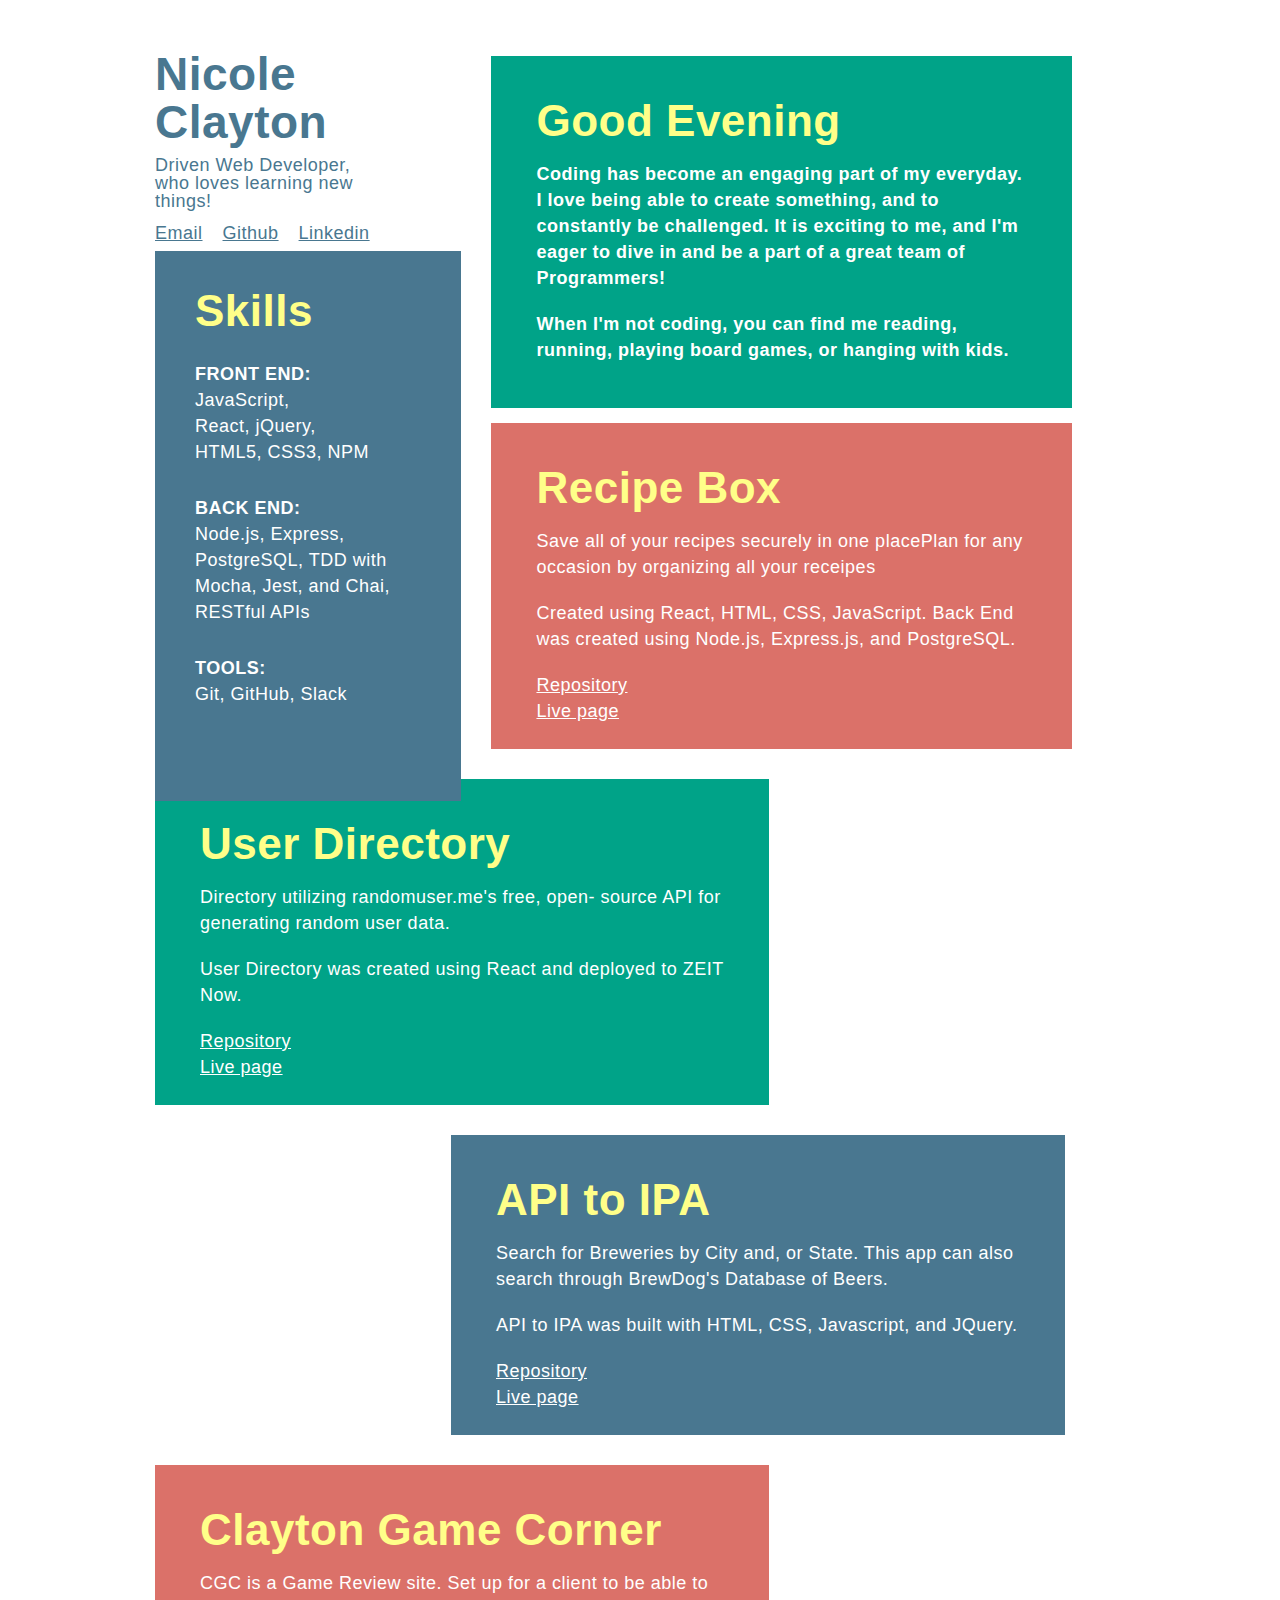
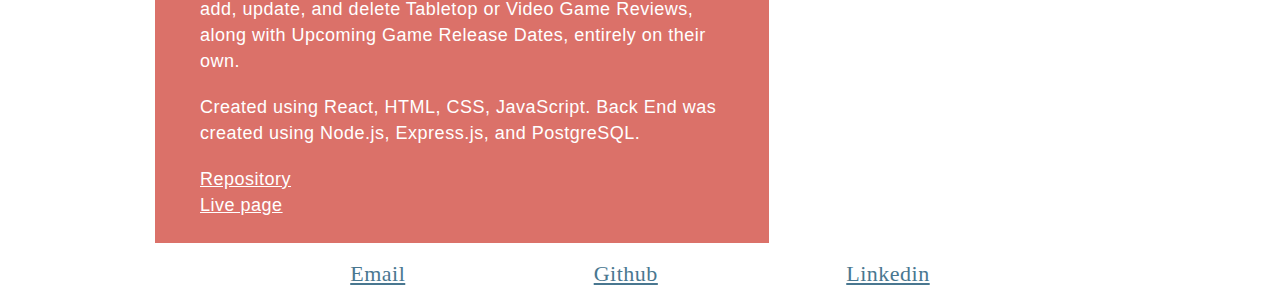
==== commit 217d7895: "header as absolute was not working so changed to relative and had to adjust margins for column-two d" ====
--- a/index.html
+++ b/index.html
@@ -40,7 +40,7 @@
                 <p>Coding has become an engaging part of my everyday. I love being able to create something, and to constantly be challenged. It is exciting to me, and I'm eager to dive in and be a part of a great team of Programmers!</p>
                 <p>When I'm not coding, you can find me reading, running, playing board games, or hanging with kids. </p>
             </section>
-            <section id='skillsContainer' class='box3'>
+            <section id='skillsContainer' class='box-three'>
                 <h4>Skills</h4>
                 <p>
                     <span>Front End:</span>
--- a/index.css
+++ b/index.css
@@ -218,14 +218,14 @@
 
 .box-one,
 .box-two,
-.box3 {
+.box-three {
     margin: 15px 30px;
     padding: 25px;
 }
 
 .box-one *,
 .box-two *,
-.box3 * {
+.box-three * {
     padding: 15px;
 }
 
@@ -270,7 +270,7 @@
 @media screen and (min-width:400px) {
     .box-one,
     .box-two,
-    .box3 {
+    .box-three {
         margin: 15px 60px;
         padding: 25px;
     }
@@ -293,7 +293,7 @@
     }
     .box-one,
     .box-two,
-    .box3 {
+    .box-three {
         margin: 15px;
         padding: 25px;
         width: 80%;
@@ -338,7 +338,7 @@
         font-size: 38px;
         line-height: 40px;
     }
-    .box3 h4 {
+    .box-three h4 {
         margin-bottom: 20px;
     }
     #skillsContainer p {
@@ -360,7 +360,7 @@
 }
 
 @media screen and (min-width:1024px) {
-    .box3 h4 {
+    .box-three h4 {
         margin: 5px;
         padding: 10px;
     }
@@ -394,7 +394,7 @@
         line-height: 18px;
     }
     .header .contact-container {
-        font-size: 14px;
+        font-size: 18px;
         width: fit-content;
         margin: 0 10px auto;
     }
@@ -404,12 +404,18 @@
         font-size: 46px;
         line-height: 48px;
     }
+    .box-two {
+        width: 60%;
+    }
     #column-one {
-        position: absolute;
-        left: 55px;
+        position: relative;
+        left: -65px;
         top: 5px;
     }
     #column-two {
-        margin-top: 30px;
+        margin-top: -200px;
+    }
+    #column-three {
+        margin-right: 60px;
     }
 }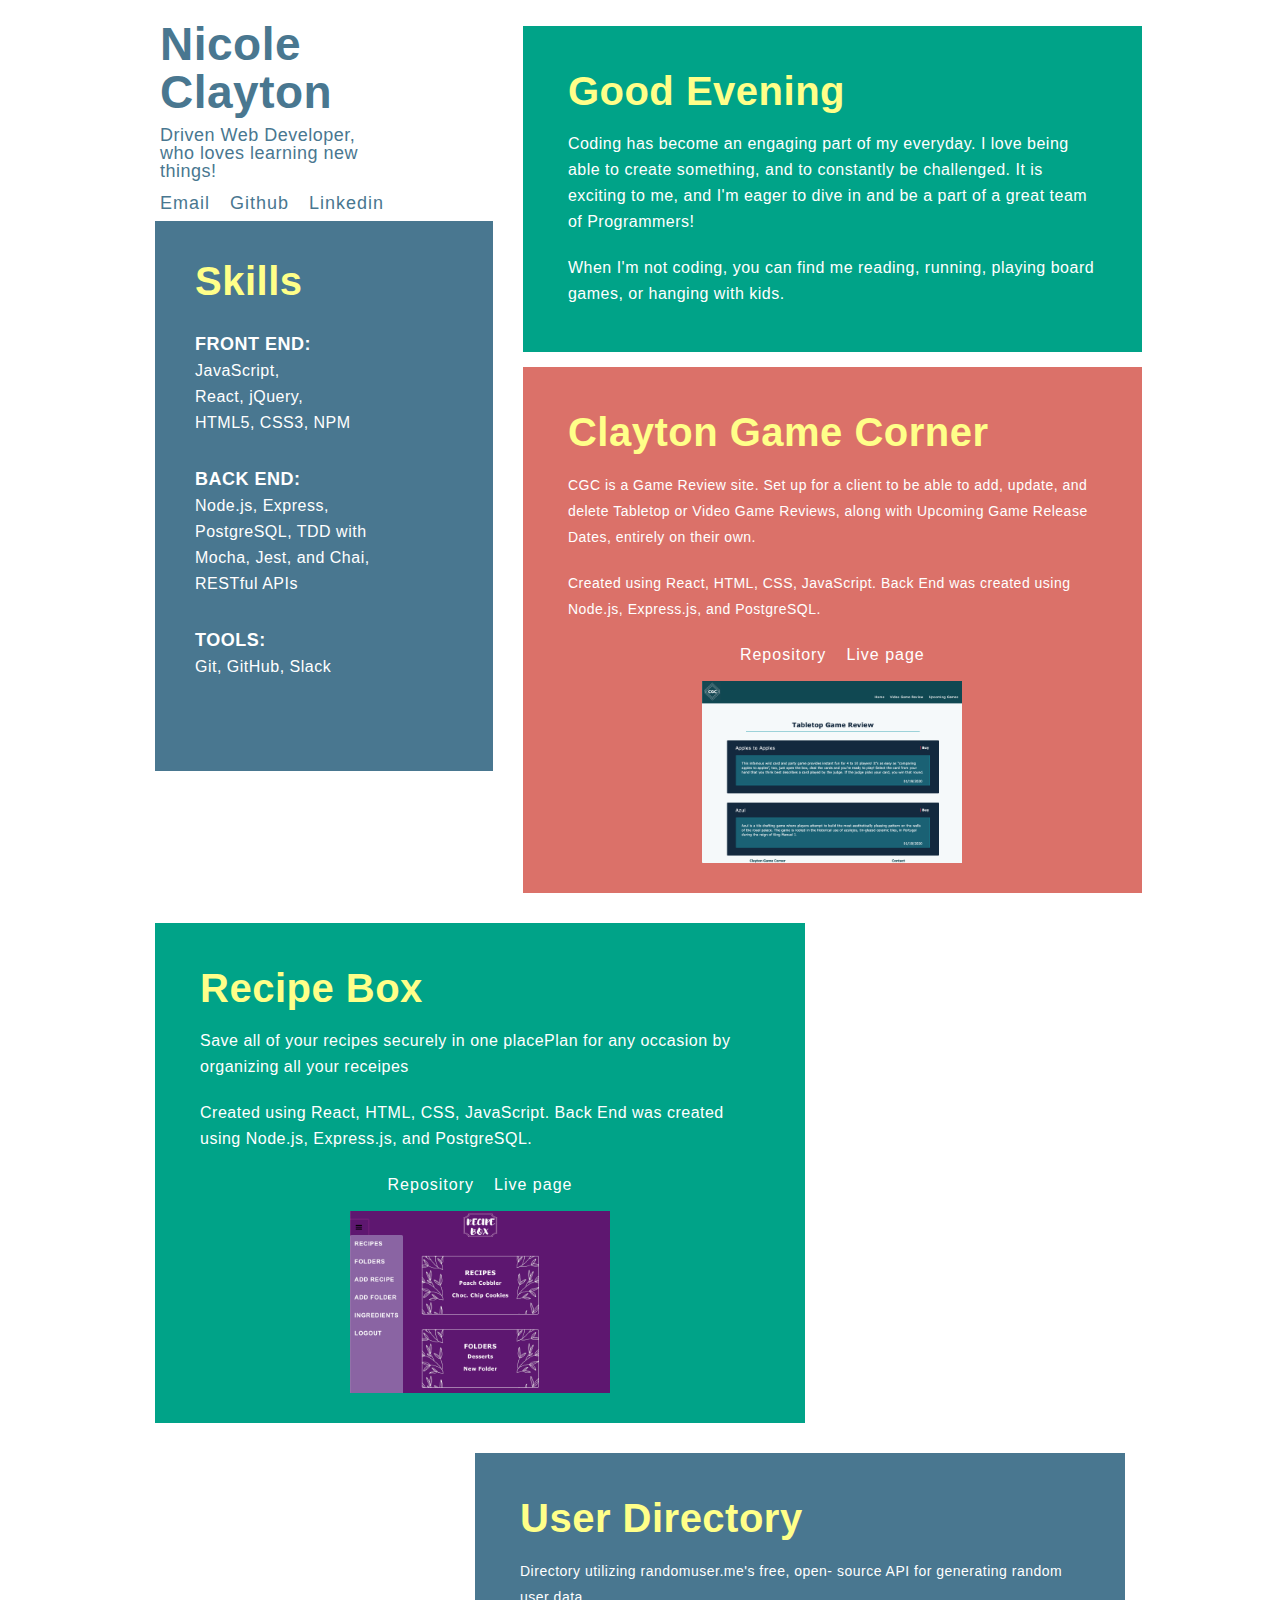
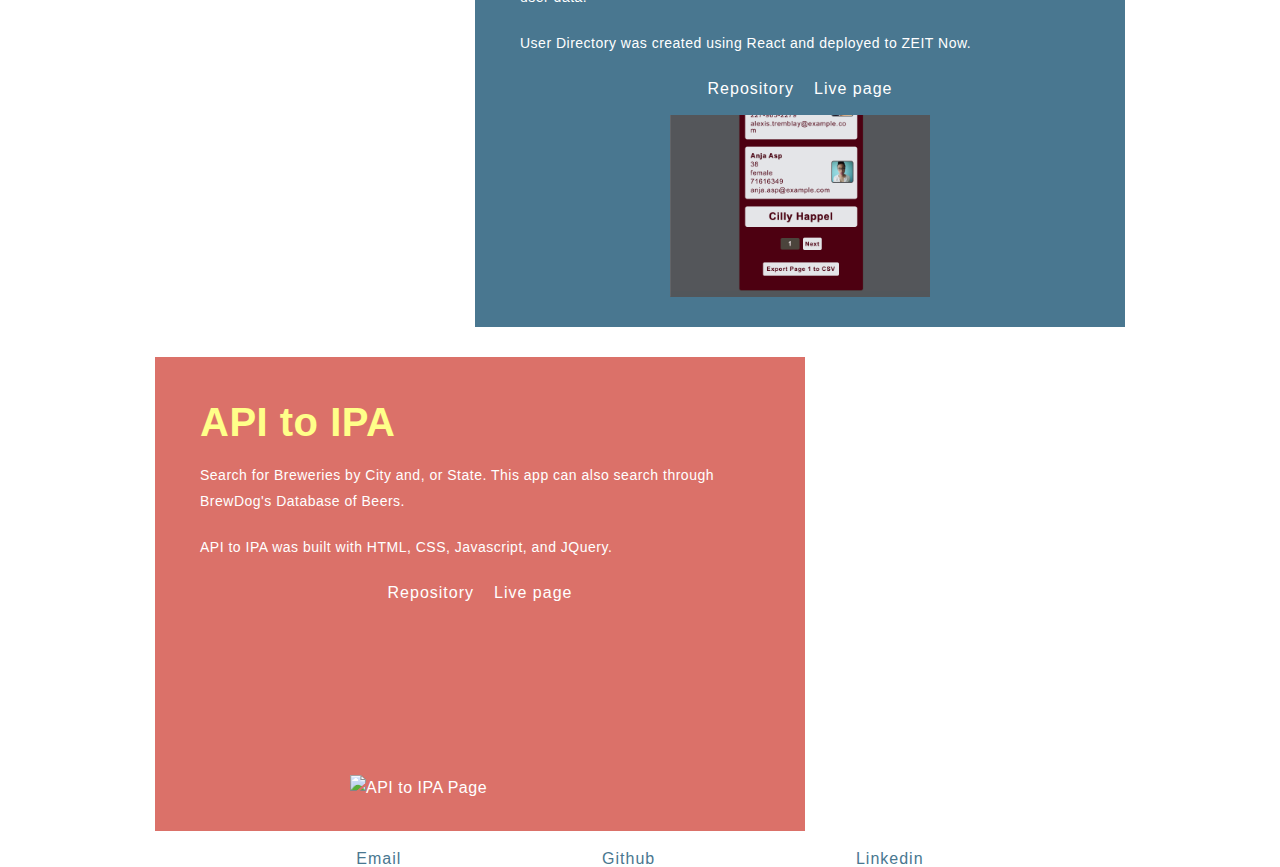
==== commit 100eac11: "added photos for the projects and added a container. added extra padding to the bottom of the projec" ====
--- a/index.html
+++ b/index.html
@@ -15,7 +15,7 @@
         <div id='column-one'>
             <section class='header'>
                 <h1 class="name">Nicole Clayton</h1>
-                <div>
+                <div id='header-info'>
                     <p>Driven Web Developer, <br/>who loves learning new things! </p>
                     <div class='contact-container'>
                         <address>
@@ -60,38 +60,70 @@
                     <br/> Git, GitHub, Slack
                 </p>
             </section>
-            <div>
+            <div id='bio-and-game-container'>
                 <section id="bioContainer" class='box-one'>
                     <h2 class="greeting"></h2>
                     <p>Coding has become an engaging part of my everyday. I love being able to create something, and to constantly be challenged. It is exciting to me, and I'm eager to dive in and be a part of a great team of Programmers!</p>
                     <p>When I'm not coding, you can find me reading, running, playing board games, or hanging with kids. </p>
                 </section>
-                <section id="recipeContainer" class='box-one'>
-                    <h3>Recipe Box</h3>
-                    <p>Save all of your recipes securely in one placePlan for any occasion by organizing all your receipes</p>
-                    <p>Created using React, HTML, CSS, JavaScript. Back End was created using Node.js, Express.js, and PostgreSQL. </p>
-                    <a href="https://github.com/nclayt0n/recipe-box" class="projectLinks" target="_blank">Repository</a>
-                    <br>
-                    <a href="https://nrclayton-recipe-box.now.sh/" class="projectLinks" target="_blank">Live page</a>
+                <section id="CGCContainer" class='box-one'>
+                    <h3>Clayton Game Corner</h3>
+                    <p class="content">
+                        CGC is a Game Review site. Set up for a client to be able to add, update, and delete Tabletop or Video Game Reviews, along with Upcoming Game Release Dates, entirely on their own.
+                    </p>
+                    <p class='content'>
+                        Created using React, HTML, CSS, JavaScript. Back End was created using Node.js, Express.js, and PostgreSQL.
+                    </p>
+                    <div class='image-and-link-container'>
+                        <div class='project-links-container'>
+                            <a href="https://github.com/nclayt0n/clayton-game-corner" class="project-links" target="_blank">
+                                Repository
+                            </a>
+                            <br>
+                            <a href="https://clayton-game-corner.nrclayton.now.sh/" class="project-links" target="_blank">
+                                Live page
+                            </a><img src="images/CGC.png" alt='CGC Game Review Page' />
+                        </div>
+                    </div>
                 </section>
             </div>
         </div>
 
         <div id='column-three'>
             <div class='project-container'>
+                <section id="recipeContainer" class='box-two'>
+                    <h3>Recipe Box</h3>
+                    <p>Save all of your recipes securely in one placePlan for any occasion by organizing all your receipes</p>
+                    <p>Created using React, HTML, CSS, JavaScript. Back End was created using Node.js, Express.js, and PostgreSQL. </p>
+                    <div class='image-and-link-container'>
+                        <div class='project-links-container'>
+                            <a href="https://github.com/nclayt0n/recipe-box" class="projectLinks" target="_blank">Repository</a>
+                            <br>
+                            <a href="https://nrclayton-recipe-box.now.sh/" class="projectLinks" target="_blank">Live page</a>
+                            <img src='/images/RB.png' alt='Recipe Box Page' />
+                        </div>
+                    </div>
+                </section>
+            </div>
+            <div class='project-container' id='reverse'>
                 <section id="userDirectoryContainer" class='box-two'>
                     <h3>User Directory</h3>
 
                     <p class="content">Directory utilizing randomuser.me's free, open- source API for generating random user data.</p>
                     <p class="content">User Directory was created using React and deployed to ZEIT Now.</p>
-                    <a href="https://github.com/nclayt0n/user-directory" class="projectLinks" target="_blank">
-                        Repository
-                    </a>
-                    <br>
-                    <a href="https://nrclayton-user-directory.now.sh" class="projectLinks" target="_blank">Live page</a>
+                    <div class='image-and-link-container'>
+                        <div class='project-links-container'>
+                            <a href="https://github.com/nclayt0n/user-directory" class="projectLinks" target="_blank">
+                                Repository
+                            </a>
+                            <br>
+                            <a href="https://nrclayton-user-directory.now.sh" class="projectLinks" target="_blank">Live page</a>
+                            <img src='/images/UD.png' alt='User Directory Page'>
+                        </div>
+                    </div>
                 </section>
             </div>
-            <div class='project-container' id='reverse'>
+            <div class='project-container'>
                 <section id="IPAContainer" class='box-two'>
                     <h3>API to IPA</h3>
                     <p class="content">
@@ -100,23 +132,14 @@
                     <p class='content'>
                         API to IPA was built with HTML, CSS, Javascript, and JQuery.
                     </p>
-                    <a href="https://github.com/nclayt0n/IPA" class="projectLinks" target="_blank">Repository</a>
-                    <br>
-                    <a href="https://nclayt0n.github.io/IPA/" class="projectLinks" target="_blank">Live page</a>
-                </section>
-            </div>
-            <div class='project-container'>
-                <section id="CGCContainer" class='box-two'>
-                    <h3>Clayton Game Corner</h3>
-                    <p class="content">
-                        CGC is a Game Review site. Set up for a client to be able to add, update, and delete Tabletop or Video Game Reviews, along with Upcoming Game Release Dates, entirely on their own.
-                    </p>
-                    <p class='content'>
-                        Created using React, HTML, CSS, JavaScript. Back End was created using Node.js, Express.js, and PostgreSQL.
-                    </p>
-                    <a href="https://github.com/nclayt0n/clayton-game-corner" class="projectLinks" target="_blank">Repository</a>
-                    <br>
-                    <a href="https://clayton-game-corner.nrclayton.now.sh/" class="projectLinks" target="_blank">Live page</a>
+                    <div class='image-and-link-container'>
+                        <div class='project-links-container'>
+                            <a href="https://github.com/nclayt0n/IPA" class="projectLinks" target="_blank">Repository</a>
+                            <br>
+                            <a href="https://nclayt0n.github.io/IPA/" class="projectLinks" target="_blank">Live page</a>
+                            <img src='/images/IPA.png' alt='API to IPA Page' />
+                        </div>
+                    </div>
                 </section>
             </div>
         </div>
--- a/index.css
+++ b/index.css
@@ -151,26 +151,51 @@
     font-family: Verdana, Tahoma, Geneva, sans-serif;
     color: var(--white);
     text-decoration: none;
-    font-size: 18px;
     letter-spacing: .5px;
     line-height: 26px;
 }
 
-a {
-    text-decoration: underline;
-}
-
-h1,
 h2,
 h3,
 h4 {
     font-family: Tahoma, Verdana, Geneva, sans-serif;
     color: var(--yellow);
     font-weight: bolder;
-    font-size: 28px;
+    font-size: 20px;
     line-height: 34px;
     margin: 5px;
 }
+
+.box-one,
+.box-two,
+.box-three {
+    margin: 15px 30px;
+    padding: 25px;
+}
+
+.box-one p,
+.box-one h2,
+.box-two h2,
+.box-three h2,
+.box-one h3,
+.box-two h3,
+.box-three h3,
+.box-one h4,
+.box-two h4,
+.box-three h4,
+.box-two p,
+.box-three p {
+    padding: 15px;
+}
+
+main {
+    display: flex;
+    flex-direction: column;
+    height: 100%;
+}
+
+
+/*header*/
 
 .header p,
 .header a {
@@ -181,10 +206,12 @@
 }
 
 h1 {
+    font-weight: bolder;
     color: var(--blue);
     font-family: Tahoma, Verdana, Geneva, sans-serif;
-    font-size: 38px;
+    font-size: 32px;
     line-height: 42px;
+    margin: 5px;
 }
 
 .header {
@@ -196,7 +223,80 @@
     display: flex;
 }
 
+
+/*project-container*/
+
+.image-and-link-container a {
+    margin: 0;
+    padding: 15px;
+    display: flex;
+    justify-content: center;
+}
+
+.project-links-container {
+    margin: auto;
+    display: flex;
+    justify-content: center;
+}
+
+img {
+    margin: auto;
+    width: 260px;
+    position: absolute;
+    bottom: 30px;
+}
+
+img:hover {
+    width: 100%;
+    bottom: 0;
+    left: 0;
+    right: 0;
+    border: 2px solid var(--blue);
+}
+
+#bioContainer {
+    display: none;
+}
+
+#bioContainer,
+#bioContainer-mobile,
+#recipeContainer {
+    background-color: var(--teal);
+}
+
+#skillsContainer span {
+    font-weight: bold;
+    padding: 0;
+    text-transform: uppercase;
+}
+
+#skillsContainer,
+#userDirectoryContainer {
+    background-color: var(--blue);
+}
+
+#CGCContainer,
+#IPAContainer {
+    background-color: var(--pink);
+}
+
+.content {
+    font-size: 14px;
+}
+
+#recipeContainer,
+#CGCContainer,
+#IPAContainer,
+#userDirectoryContainer {
+    position: relative;
+    padding-bottom: 225px;
+}
+
+
+/*footer*/
+
 footer {
+    font-family: Verdana, Tahoma, Geneva, sans-serif;
     margin: auto;
     width: 80%;
 }
@@ -212,59 +312,18 @@
 }
 
 footer a {
-    font-size: 22px;
+    font-size: 16px;
     color: var(--blue);
 }
 
-.box-one,
-.box-two,
-.box-three {
-    margin: 15px 30px;
-    padding: 25px;
-}
-
-.box-one *,
-.box-two *,
-.box-three * {
-    padding: 15px;
-}
-
-main {
-    display: flex;
-    flex-direction: column;
-    height: 100%;
-}
-
-#bioContainer {
-    display: none;
-}
-
-#bioContainer,
-#bioContainer-mobile,
-#userDirectoryContainer {
-    background-color: var(--teal);
-}
-
-#bioContainer,
-#bioContainer-mobile {
+a {
+    letter-spacing: 1px;
+    text-decoration: none;
+}
+
+a:hover {
     font-weight: bold;
-    order: 1;
-}
-
-#skillsContainer span {
-    font-weight: bold;
-    padding: 0;
-    text-transform: uppercase;
-}
-
-#skillsContainer,
-#IPAContainer {
-    background-color: var(--blue);
-}
-
-#CGCContainer,
-#recipeContainer {
-    background-color: var(--pink);
+    letter-spacing: 0px;
 }
 
 @media screen and (min-width:400px) {
@@ -281,16 +340,6 @@
         margin: 5px auto;
         width: 700px;
     }
-    #bioContainer-mobile {
-        display: none;
-    }
-    #bioContainer {
-        display: block;
-    }
-    #column-two {
-        display: flex;
-        width: 100%;
-    }
     .box-one,
     .box-two,
     .box-three {
@@ -298,28 +347,16 @@
         padding: 25px;
         width: 80%;
     }
-    .header .contact-container {
-        display: flex;
-        justify-content: space-around;
-        margin-left: 10px;
-    }
-    .header {
-        display: flex;
-        height: fit-content;
-        width: 550px;
-        align-items: flex-end;
-    }
-    .header p {
-        margin-left: 30px;
-    }
-    footer {
-        margin: auto;
-        width: 60%;
-    }
-    h1 {
-        font-size: 38px;
-        margin: 0;
-        width: 200px;
+    /*project containers*/
+    #bioContainer-mobile {
+        display: none;
+    }
+    #bioContainer {
+        display: block;
+    }
+    #column-two {
+        display: flex;
+        width: 100%;
     }
     .box-one p,
     .box-one h3,
@@ -332,10 +369,16 @@
         padding: 0;
         margin: 20px;
     }
+    .image-and-link-container {
+        display: flex;
+    }
+    .image-and-link-container a {
+        margin: 0 10px;
+    }
     h2,
     h3,
     h4 {
-        font-size: 38px;
+        font-size: 30px;
         line-height: 40px;
     }
     .box-three h4 {
@@ -343,6 +386,7 @@
     }
     #skillsContainer p {
         width: fit-content;
+        font-size: 16px;
     }
     #column-three {
         display: flex;
@@ -357,9 +401,43 @@
     .box-two {
         width: 55%;
     }
+    .skillsContainer {
+        width: 25%;
+    }
+    .bio-and-game-container {
+        width: 75%;
+    }
+    /*header*/
+    .header .contact-container {
+        display: flex;
+        justify-content: space-around;
+        margin-left: 10px;
+    }
+    .header {
+        display: flex;
+        height: fit-content;
+        width: 550px;
+        align-items: flex-end;
+    }
+    .header p {
+        margin-left: 30px;
+    }
+    h1 {
+        font-size: 38px;
+        margin: 0;
+        width: 200px;
+    }
+    /*footer*/
+    footer {
+        margin: auto;
+        width: 60%;
+    }
 }
 
 @media screen and (min-width:1024px) {
+    .box-one {
+        width: 90%;
+    }
     .box-three h4 {
         margin: 5px;
         padding: 10px;
@@ -367,12 +445,24 @@
     h2,
     h3,
     h4 {
-        font-size: 44px;
+        font-size: 40px;
     }
     main {
         margin: 5px auto;
         width: 1000px;
     }
+    .box-two {
+        width: 60%;
+    }
+    #column-one {
+        position: relative;
+        left: 0px;
+        top: 5px;
+    }
+    #column-two {
+        margin-top: -200px;
+    }
+    /*projects container*/
     #skillsContainer {
         left: 0px;
         top: 195px;
@@ -382,7 +472,9 @@
     #skillsContainer span {
         font-size: 18px;
     }
+    /*header*/
     .header {
+        margin: 0;
         flex-direction: column;
         width: fit-content;
         align-items: flex-start;
@@ -404,18 +496,4 @@
         font-size: 46px;
         line-height: 48px;
     }
-    .box-two {
-        width: 60%;
-    }
-    #column-one {
-        position: relative;
-        left: -65px;
-        top: 5px;
-    }
-    #column-two {
-        margin-top: -200px;
-    }
-    #column-three {
-        margin-right: 60px;
-    }
 }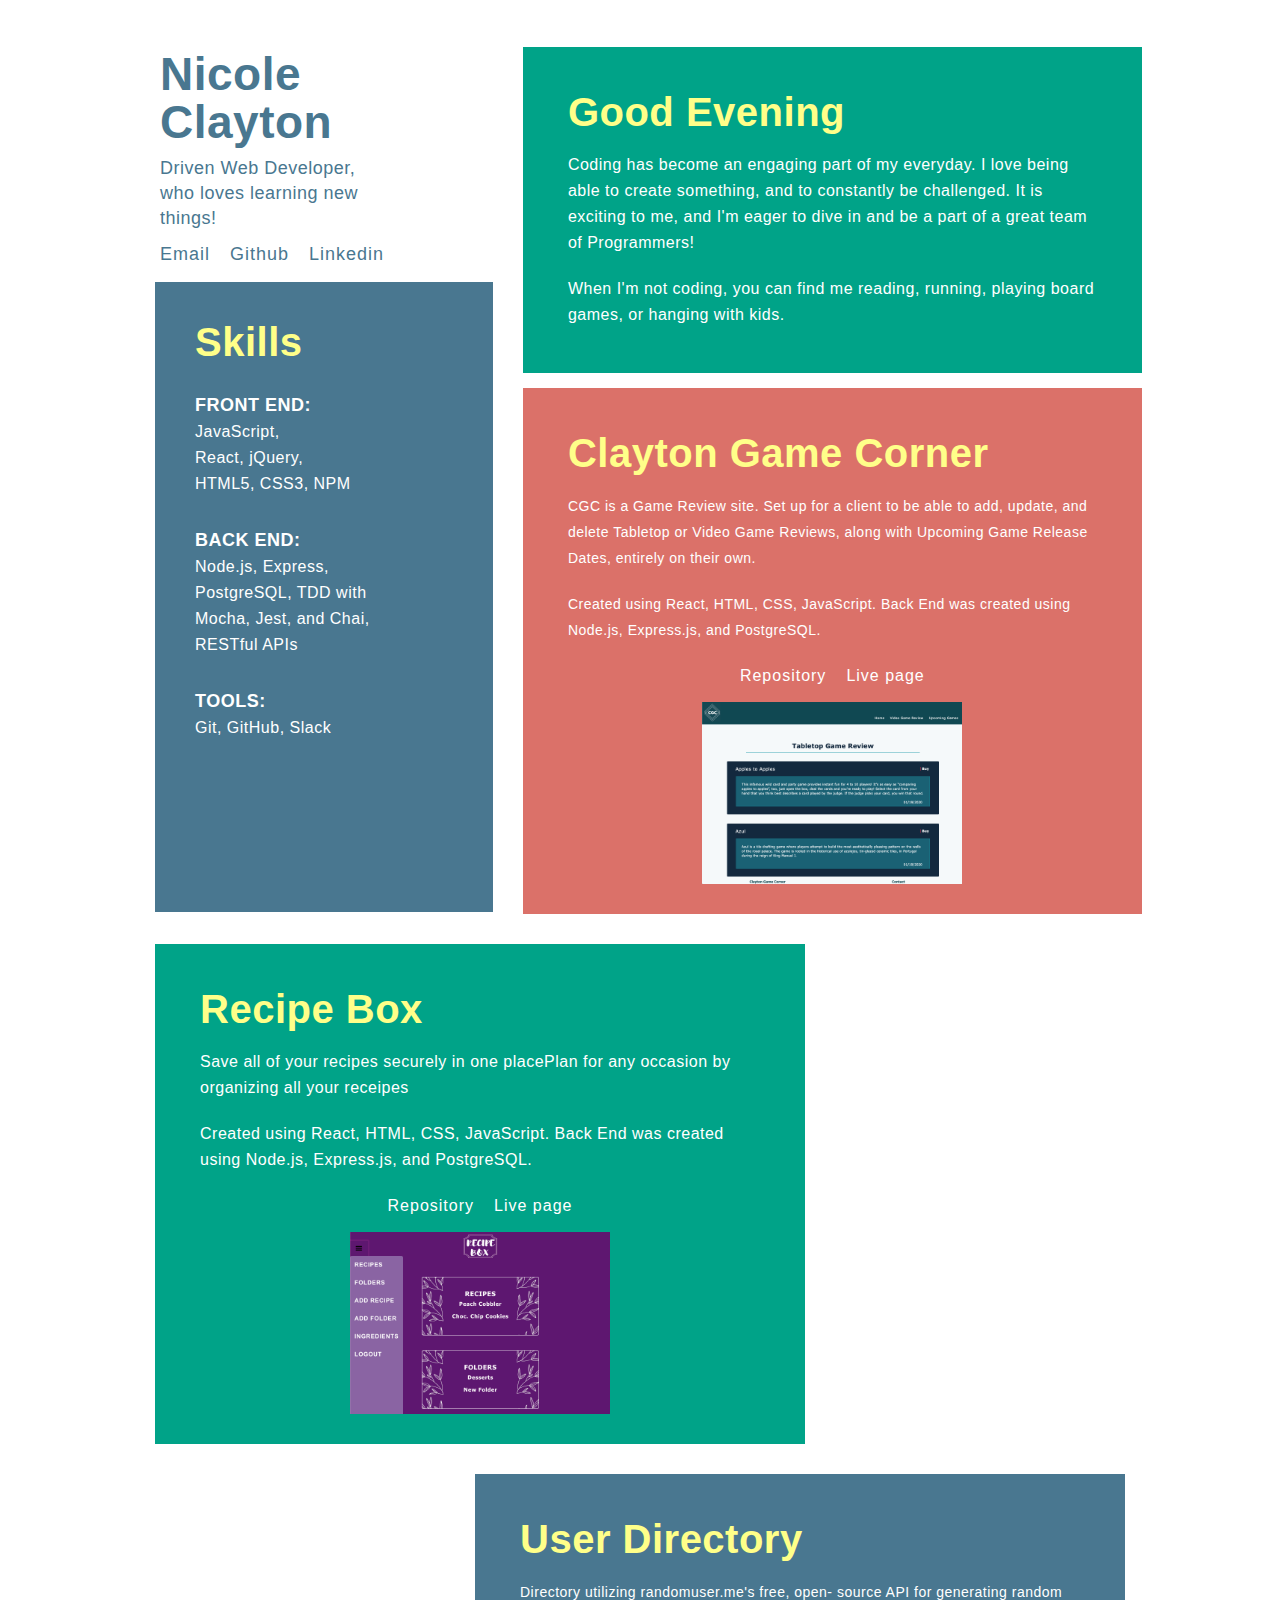
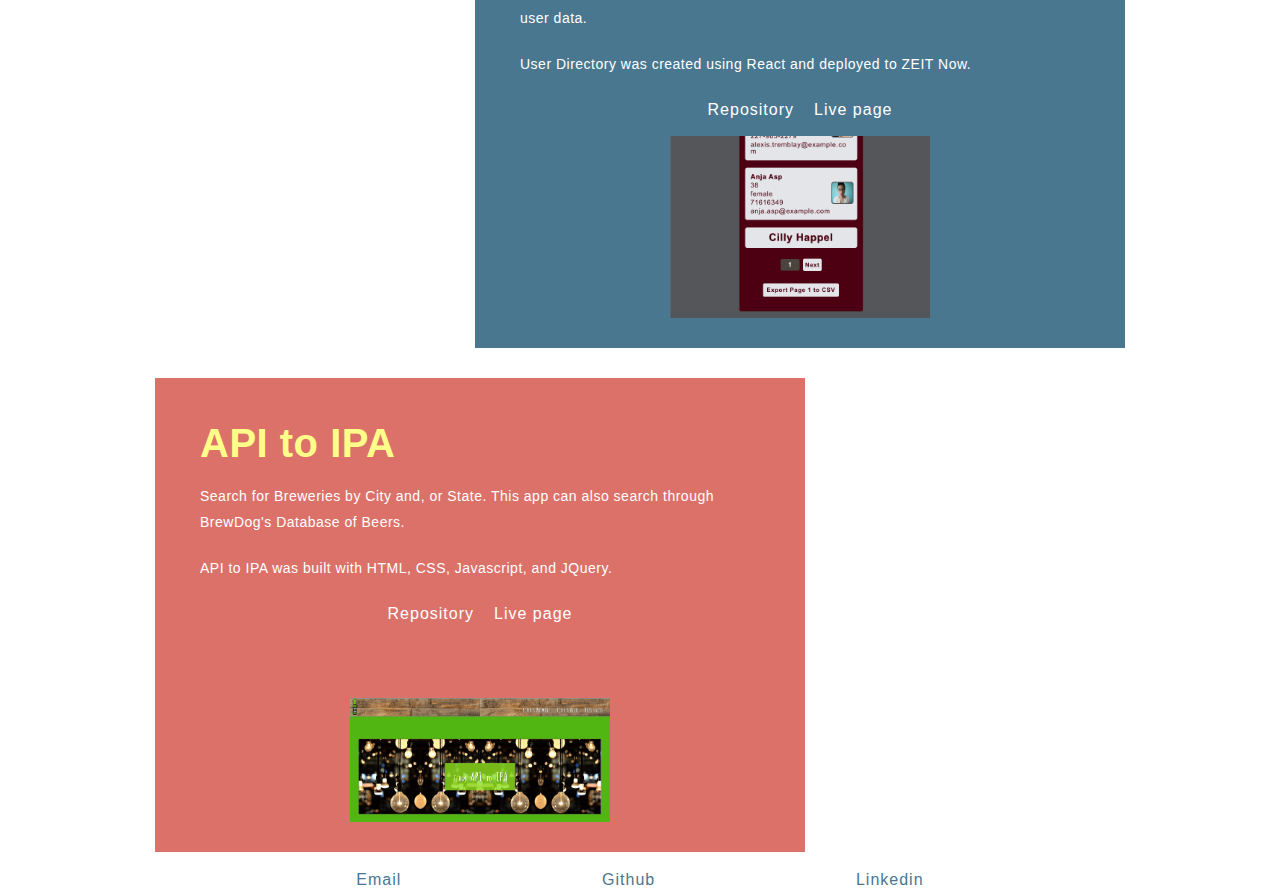
==== commit af971719: "deleted ipa image and added a new one" ====
--- a/index.html
+++ b/index.html
@@ -100,7 +100,7 @@
                             <a href="https://github.com/nclayt0n/recipe-box" class="projectLinks" target="_blank">Repository</a>
                             <br>
                             <a href="https://nrclayton-recipe-box.now.sh/" class="projectLinks" target="_blank">Live page</a>
-                            <img src='/images/RB.png' alt='Recipe Box Page' />
+                            <img src='images/RB.png' alt='Recipe Box Page' />
                         </div>
                     </div>
                 </section>
@@ -118,7 +118,7 @@
                             </a>
                             <br>
                             <a href="https://nrclayton-user-directory.now.sh" class="projectLinks" target="_blank">Live page</a>
-                            <img src='/images/UD.png' alt='User Directory Page'>
+                            <img src='images/UD.png' alt='User Directory Page'>
                         </div>
                     </div>
                 </section>
@@ -137,7 +137,7 @@
                             <a href="https://github.com/nclayt0n/IPA" class="projectLinks" target="_blank">Repository</a>
                             <br>
                             <a href="https://nclayt0n.github.io/IPA/" class="projectLinks" target="_blank">Live page</a>
-                            <img src='/images/IPA.png' alt='API to IPA Page' />
+                            <img src='images/ipa.png' alt='API to IPA Page' />
                         </div>
                     </div>
                 </section>
--- a/index.css
+++ b/index.css
@@ -247,7 +247,7 @@
 }
 
 img:hover {
-    width: 100%;
+    width: 99%;
     bottom: 0;
     left: 0;
     right: 0;
@@ -457,7 +457,7 @@
     #column-one {
         position: relative;
         left: 0px;
-        top: 5px;
+        top: 35px;
     }
     #column-two {
         margin-top: -200px;
@@ -465,8 +465,8 @@
     /*projects container*/
     #skillsContainer {
         left: 0px;
-        top: 195px;
-        height: 500px;
+        top: 235px;
+        height: 580px;
         position: relative;
     }
     #skillsContainer span {
@@ -483,7 +483,7 @@
         margin: 0px 0px 10px 20px;
         width: 85%;
         font-size: 18px;
-        line-height: 18px;
+        line-height: 25px;
     }
     .header .contact-container {
         font-size: 18px;
